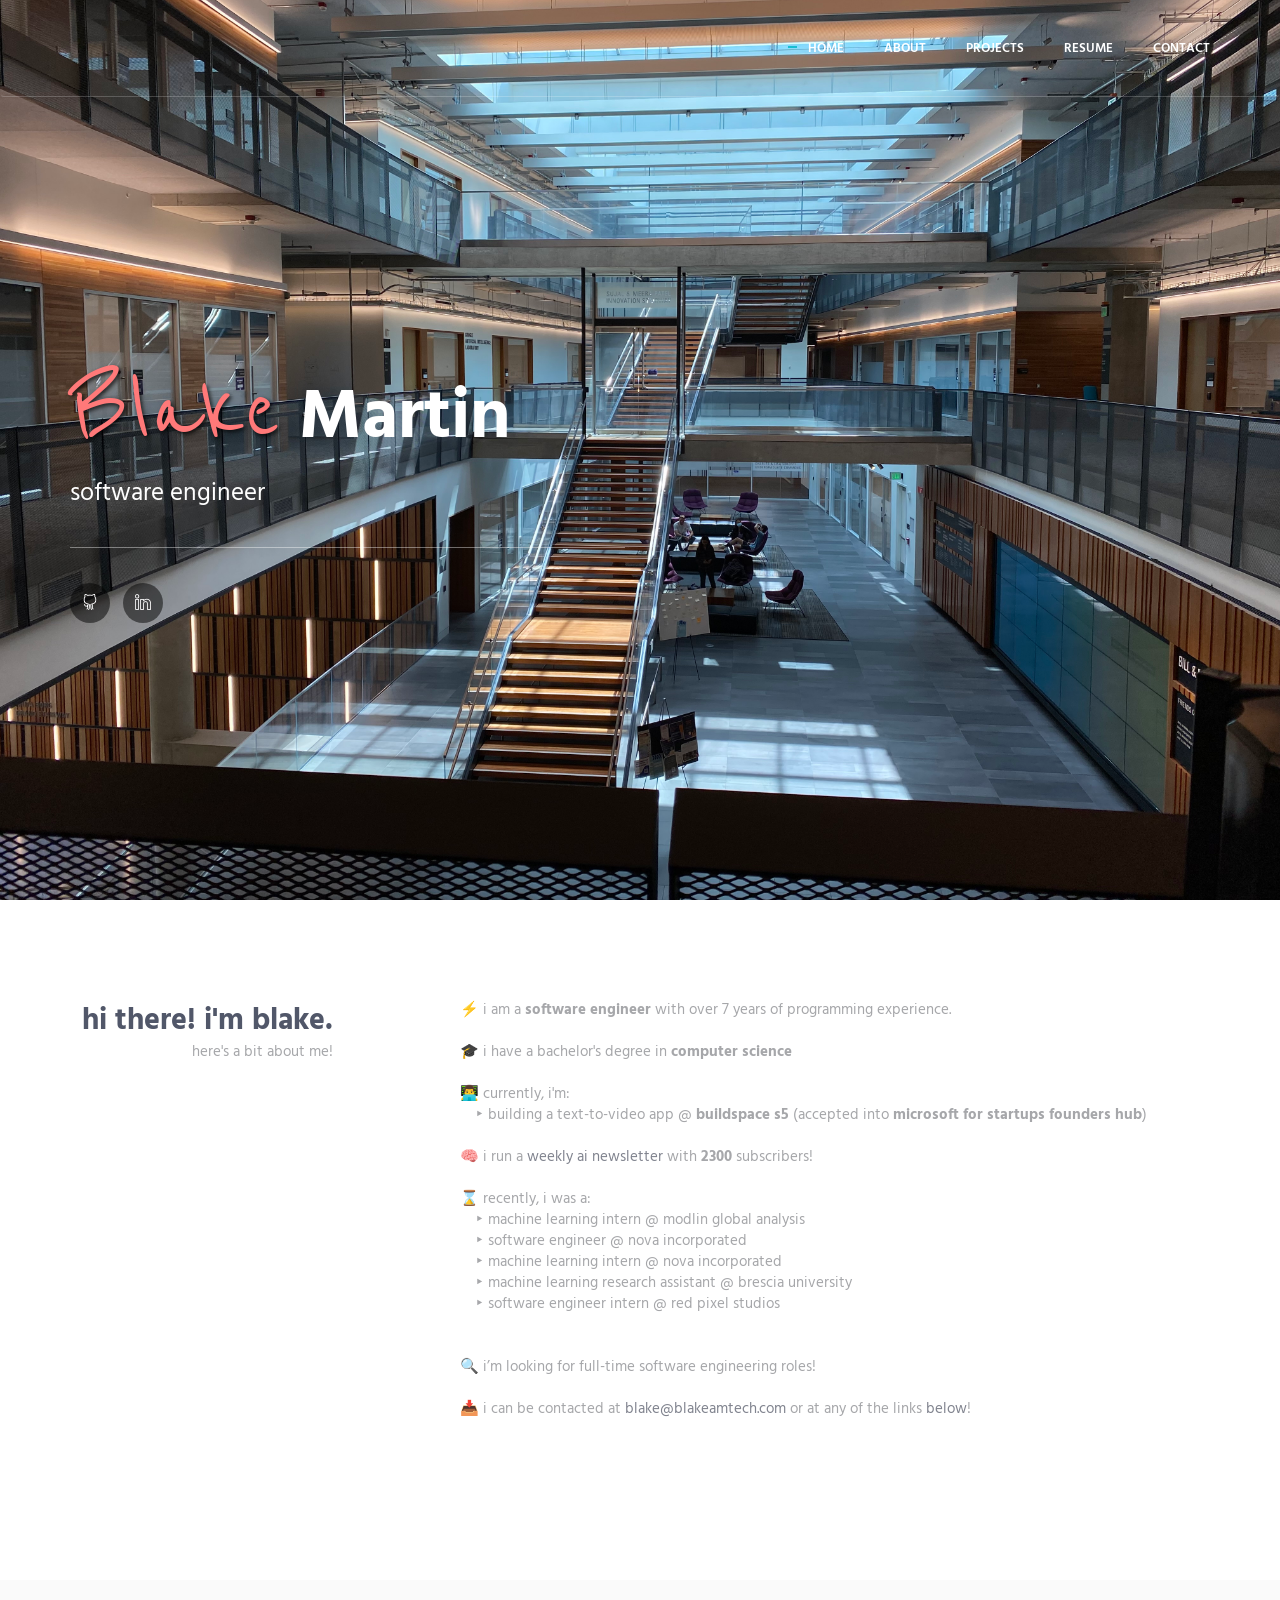
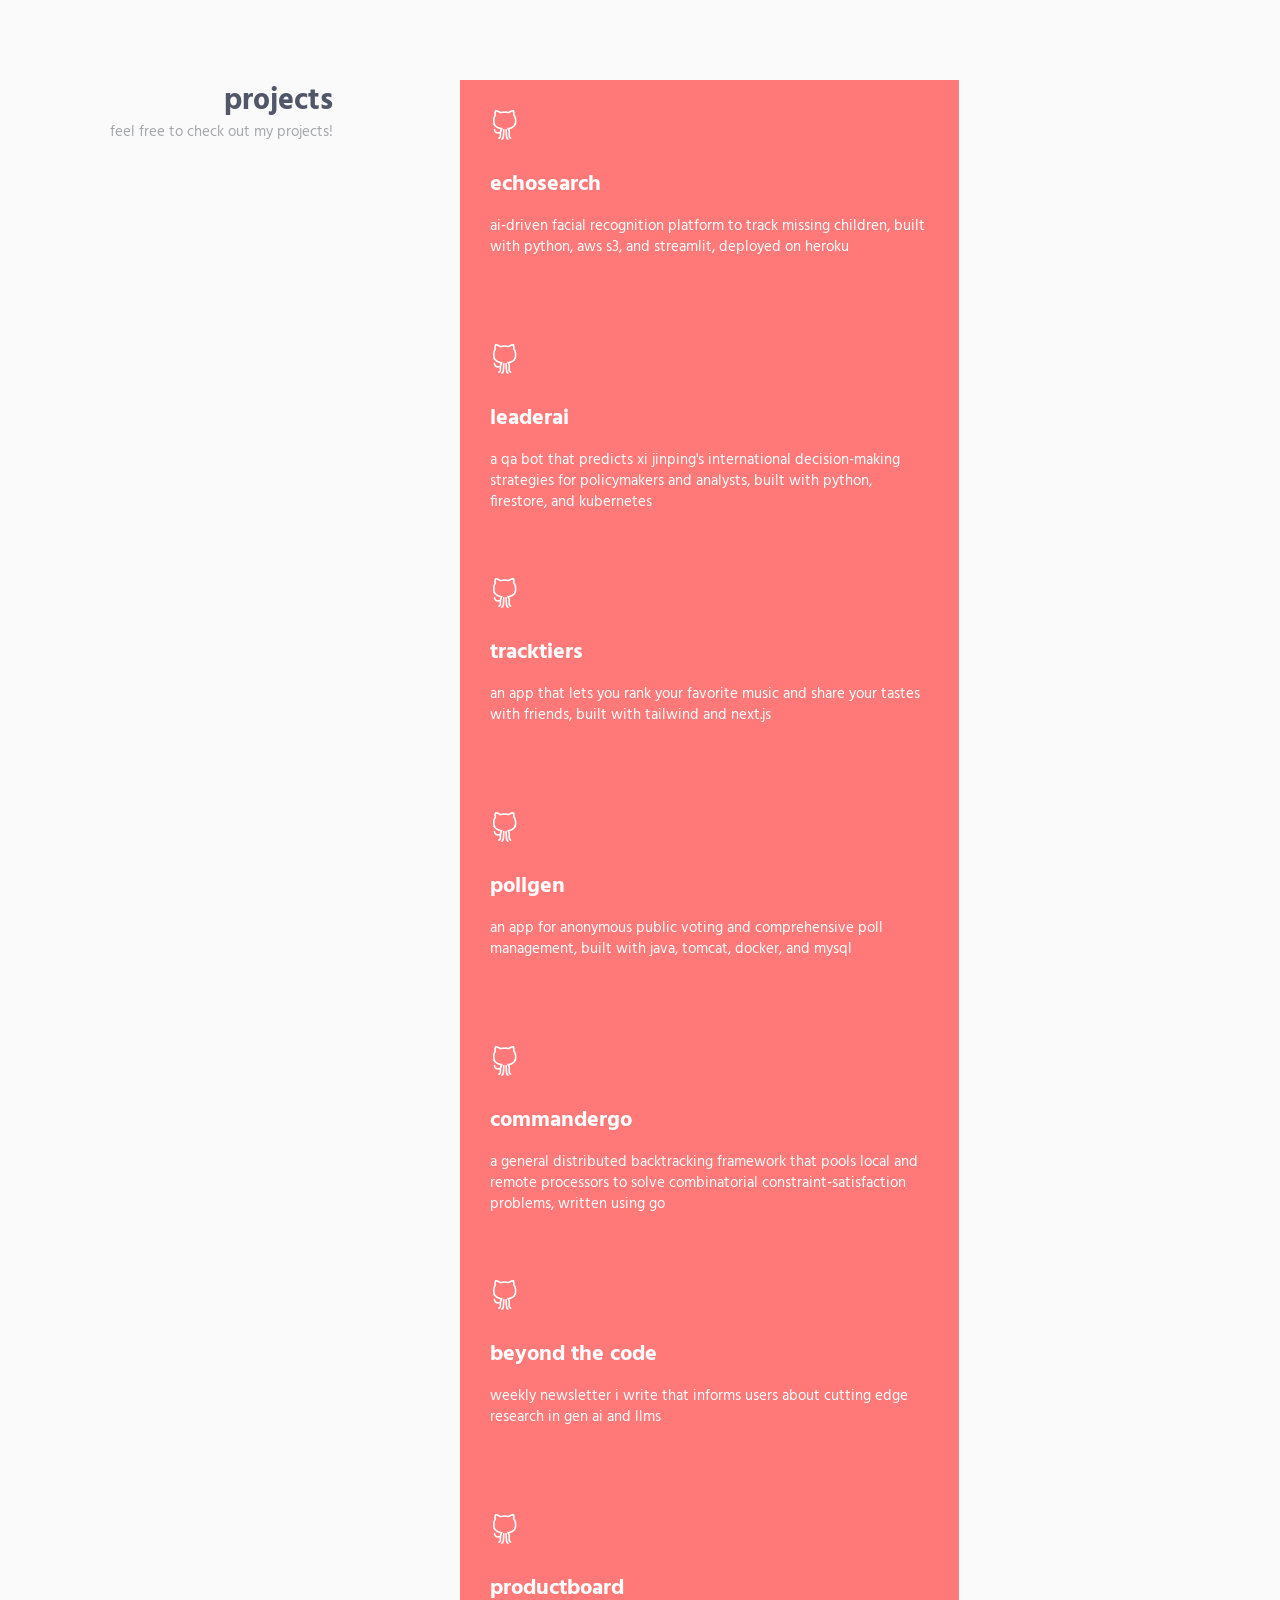
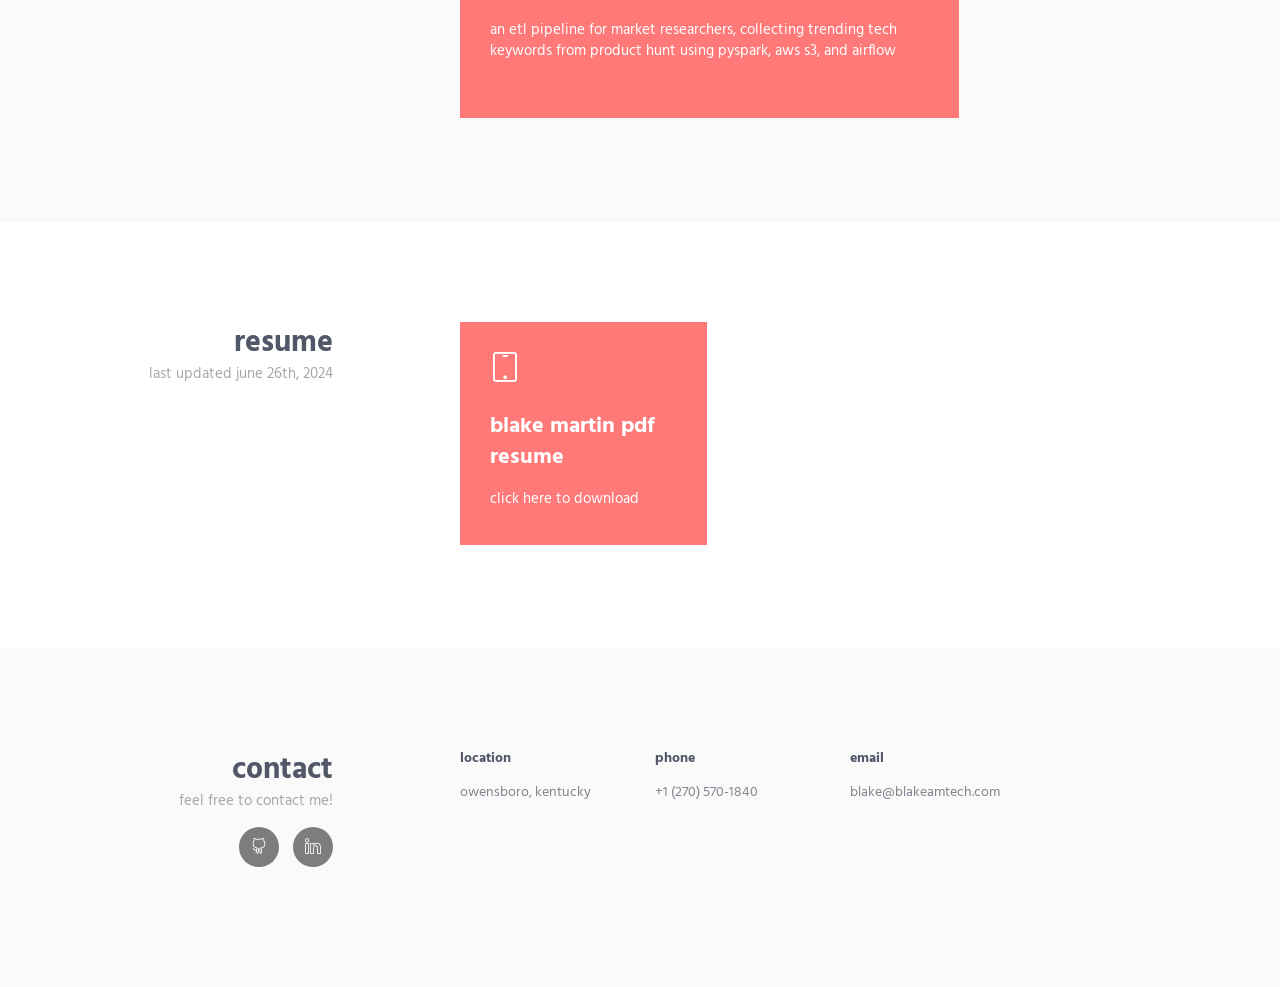
==== index.html @ 62e79935 "Fixed a typo" ====
<!DOCTYPE html>
<html lang="en" class="no-js">
<!-- BEGIN HEAD -->
<head>
    <meta charset="utf-8">
    <title>Blake Martin's Personal Website</title>
    <link rel="icon" type="image/x-icon" href="C:\ryankbr.github.io\ryankbr.github.io\bright w smile.jpg">
    <meta http-equiv="X-UA-Compatible" content="IE=edge">
    <meta content="width=device-width, initial-scale=1" name="viewport">
    <meta content="" name="description">
    <meta content="" name="author">

    <!-- GLOBAL MANDATORY STYLES -->
    <link href="https://fonts.googleapis.com/css?family=Hind:300,400,500,600,700|Reenie+Beanie" rel="stylesheet" type="text/css">
    <link href="vendor/simple-line-icons/css/simple-line-icons.css" rel="stylesheet" type="text/css">
    <link href="vendor/bootstrap/css/bootstrap.min.css" rel="stylesheet" type="text/css">

    <!-- PAGE LEVEL PLUGIN STYLES -->
    <link href="css/animate.css" rel="stylesheet">

    <!-- THEME STYLES -->
    <link href="css/layout.min.css" rel="stylesheet" type="text/css">

    <!-- Custom Styles -->
    <style>
        body {
            text-transform: lowercase;
        }
        .promo-block-title {
            text-transform: none;
        }
        .promo-block-title .font-reenie-beanie {
            font-family: 'Reenie Beanie', cursive;
            font-size: 1.5em;
            color: #FF7979;
            text-shadow: 2px 2px 4px rgba(0, 0, 0, 0.777);
        }
        .bg-color-base {
            background-color: #FF7979 !important; /* Changing teal boxes to #FF7979 */
        }
        .promo-block {
            background: url('./img/background_microsoft.jpg') no-repeat center center fixed;
            background-size: cover;
            height: 100vh; /* Adjust height as needed */
            display: flex;
            align-items: center;
            justify-content: center;
        }
    </style>

    <!-- Favicon -->
    <link rel="shortcut icon" href="favicon2.png">
</head>
<!-- END HEAD -->

<!-- BODY -->
<body id="body" data-spy="scroll" data-target=".header">
    <!--========== HEADER ==========-->
    <header class="header navbar-fixed-top">
        <!-- Navbar -->
        <nav class="navbar" role="navigation">
            <div class="container">
                <!-- Brand and toggle get grouped for better mobile display -->
                <div class="menu-container js_nav-item">
                    <button type="button" class="navbar-toggle" data-toggle="collapse" data-target=".nav-collapse">
                        <span class="sr-only">Toggle navigation</span>
                        <span class="toggle-icon"></span>
                    </button>
                </div>

                <!-- Collect the nav links, forms, and other content for toggling -->
                <div class="collapse navbar-collapse nav-collapse">
                    <div class="menu-container">
                        <ul class="nav navbar-nav navbar-nav-right">
                            <li class="js_nav-item nav-item active"><a class="nav-item-child nav-item-hover" href="#body">home</a></li>
                            <li class="js_nav-item nav-item"><a class="nav-item-child nav-item-hover" href="#about">about</a></li>
                            <li class="js_nav-item nav-item"><a class="nav-item-child nav-item-hover" href="#projects">projects</a></li>
                            <li class="js_nav-item nav-item"><a class="nav-item-child nav-item-hover" href="#experience">resume</a></li>
                            <li class="js_nav-item nav-item"><a class="nav-item-child nav-item-hover" href="#contact">contact</a></li>
                        </ul>
                    </div>
                </div>
                <!-- End Navbar Collapse -->
            </div>
        </nav>
        <!-- Navbar -->
    </header>
    <!--========== END HEADER ==========-->

    <!--========== SLIDER ==========-->
    <div class="promo-block">
        <div class="container">
            <div class="row">
                <div class="col-sm-6">
                    <div class="promo-block-divider">
                        <h1 class="promo-block-title"><span class="font-reenie-beanie">Blake</span> Martin</h1>
                        <p class="promo-block-text">Software Engineer</p>
                    </div>
                    <ul class="list-inline">
                        <li><a href="https://github.com/blakeamtech" target="_blank" class="social-icons"><i class="icon-social-github"></i></a></li>
                        <li><a href="https://www.linkedin.com/in/blakeamtech" target="_blank" class="social-icons"><i class="icon-social-linkedin"></i></a></li>
                    </ul>
                </div>
            </div>
            <!--// end row -->
        </div>
    </div>
    <!--========== SLIDER ==========-->

    <!--========== PAGE LAYOUT ==========-->
    <!-- About -->
    <div id="about">
        <div class="container content-lg">
            <div class="row">
                <div class="col-sm-3 sm-margin-b-30">
                    <div class="text-right sm-text-left">
                        <h2 class="margin-b-0">Hi there! I'm Blake.</h2>
                        <p>Here's a bit about me!</p>
                    </div>
                </div>
                <div class="col-sm-8 col-sm-offset-1">
                    <div class="margin-b-60">
                        <p>
                            ⚡ I am a <b>software engineer</b> with over 7 years of programming experience.
                            <br><br>
                            🎓 I have a Bachelor's degree in <b>Computer Science</b>
                            <br><br>
                            👨‍💻 Currently, I'm:
                            <br>
                            &emsp;‣ Building a text-to-video app @ <b>buildspace s5</b> (accepted into <b>Microsoft for Startups Founders Hub</b>)<br>
                            <br>
                            🧠 I run a <a href="https://www.linkedin.com/newsletters/7116277513441443842/" target="_blank">weekly AI newsletter</a> with <b>2300</b> subscribers!
                            <br><br>
                            ⌛ Recently, I was a:
                            <br>
                            &emsp;‣ Machine Learning Intern @ Modlin Global Analysis<br>
                            &emsp;‣ Software Engineer @ Nova Incorporated<br>
                            &emsp;‣ Machine Learning Intern @ Nova Incorporated<br>
                            &emsp;‣ Machine Learning Research Assistant @ Brescia University<br>
                            &emsp;‣ Software Engineer Intern @ Red Pixel Studios<br>
                            <br><br>
                            🔍 I’m looking for full-time software engineering roles!
                            <br><br>
                            📥 I can be contacted at <a href="mailto:blake@blakeamtech.co" target="_blank">blake@blakeamtech.com</a> or at any of the links <a class="nav-item-child nav-item-hover" href="#contact">below</a>!
                        </p>
                    </div>
                </div>
            </div>
            <!--// end row -->
        </div>
    </div>
    <!-- End About -->

    <!-- Projects -->
    <div id="projects">
        <div class="bg-color-sky-light" data-auto-height="true">
            <div class="container content-lg">
                <div class="row">
                    <div class="col-sm-3 sm-margin-b-30">
                        <div class="text-right sm-text-left">
                            <h2 class="margin-b-0">Projects</h2>
                            <p>Feel free to check out my projects!</p>
                        </div>
                    </div>
                    <div class="col-sm-8 col-sm-offset-1">
                        <div class="row row-space-2 margin-b-4">
                            <div class="col-md-8 md-margin-b-4">
                                <div class="service bg-color-base wow zoomIn animated" data-height="height" data-wow-duration=".3" data-wow-delay=".1s" style="height: 234px; visibility: visible; animation-delay: 0.1s; animation-name: zoomIn;">
                                    <div class="service-element">
                                        <i class="service-icon color-white icon-social-github"></i>
                                    </div>
                                    <div class="service-info">
                                        <h3 class="color-white">EchoSearch</h3>
                                        <p class="color-white margin-b-5">AI-driven facial recognition platform to track missing children, built with Python, AWS S3, and Streamlit, deployed on Heroku</p>
                                    </div>
                                    <a href="https://github.com/blakeamtech/FaceRecognition" target="_blank" class="content-wrapper-link"></a>
                                </div>
                            </div>
                            <div class="col-md-8 md-margin-b-4">
                                <div class="service bg-color-base wow zoomIn animated" data-height="height" data-wow-duration=".3" data-wow-delay=".1s" style="height: 234px; visibility: visible; animation-delay: 0.1s; animation-name: zoomIn;">
                                    <div class="service-element">
                                        <i class="service-icon color-white icon-social-github"></i>
                                    </div>
                                    <div class="service-info">
                                        <h3 class="color-white">LeaderAI</h3>
                                        <p class="color-white margin-b-5">A QA bot that predicts Xi Jinping's international decision-making strategies for policymakers and analysts, built with Python, Firestore, and Kubernetes</p>
                                    </div>
                                    <a href="https://github.com/blakeamtech/LeaderAI" target="_blank" class="content-wrapper-link"></a>
                                </div>
                            </div>
                            <div class="col-md-8 md-margin-b-4">
                                <div class="service bg-color-base wow zoomIn animated" data-height="height" data-wow-duration=".3" data-wow-delay=".1s" style="height: 234px; visibility: visible; animation-delay: 0.1s; animation-name: zoomIn;">
                                    <div class="service-element">
                                        <i class="service-icon color-white icon-social-github"></i>
                                    </div>
                                    <div class="service-info">
                                        <h3 class="color-white">TrackTiers</h3>
                                        <p class="color-white margin-b-5">An app that lets you rank your favorite music and share your tastes with friends, built with Tailwind and Next.js</p>
                                    </div>
                                    <a href="https://tracktiers.com/" target="_blank" class="content-wrapper-link"></a>
                                </div>
                            </div>
                            <div class="col-md-8 md-margin-b-4">
                                <div class="service bg-color-base wow zoomIn animated" data-height="height" data-wow-duration=".3" data-wow-delay=".1s" style="height: 234px; visibility: visible; animation-delay: 0.1s; animation-name: zoomIn;">
                                    <div class="service-element">
                                        <i class="service-icon color-white icon-social-github"></i>
                                    </div>
                                    <div class="service-info">
                                        <h3 class="color-white">PollGen</h3>
                                        <p class="color-white margin-b-5">An app for anonymous public voting and comprehensive poll management, built with Java, Tomcat, Docker, and MySQL</p>
                                    </div>
                                    <a href="https://github.com/blakeamtech/PollGen" target="_blank" class="content-wrapper-link"></a>
                                </div>
                            </div>
                            <div class="col-md-8 md-margin-b-4">
                                <div class="service bg-color-base wow zoomIn animated" data-height="height" data-wow-duration=".3" data-wow-delay=".1s" style="height: 234px; visibility: visible; animation-delay: 0.1s; animation-name: zoomIn;">
                                    <div class="service-element">
                                        <i class="service-icon color-white icon-social-github"></i>
                                    </div>
                                    <div class="service-info">
                                        <h3 class="color-white">CommanderGo</h3>
                                        <p class="color-white margin-b-5">A general distributed backtracking framework that pools local and remote processors to solve combinatorial constraint-satisfaction problems, written using Go</p>
                                    </div>
                                    <a href="https://github.com/blakeamtech/Distributed-Backtracking" target="_blank" class="content-wrapper-link"></a>
                                </div>
                            </div>
                            <div class="col-md-8 md-margin-b-4">
                                <div class="service bg-color-base wow zoomIn animated" data-height="height" data-wow-duration=".3" data-wow-delay=".1s" style="height: 234px; visibility: visible; animation-delay: 0.1s; animation-name: zoomIn;">
                                    <div class="service-element">
                                        <i class="service-icon color-white icon-social-github"></i>
                                    </div>
                                    <div class="service-info">
                                        <h3 class="color-white">Beyond the Code</h3>
                                        <p class="color-white margin-b-5">Weekly newsletter I write that informs users about cutting edge research in gen ai and llms</p>
                                    </div>
                                    <a href="https://www.linkedin.com/newsletters/7116277513441443842/" target="_blank" class="content-wrapper-link"></a>
                                </div>
                            </div>
                            <div class="col-md-8 md-margin-b-4">
                                <div class="service bg-color-base wow zoomIn animated" data-height="height" data-wow-duration=".3" data-wow-delay=".1s" style="height: 234px; visibility: visible; animation-delay: 0.1s; animation-name: zoomIn;">
                                    <div class="service-element">
                                        <i class="service-icon color-white icon-social-github"></i>
                                    </div>
                                    <div class="service-info">
                                        <h3 class="color-white">ProductBoard</h3>
                                        <p class="color-white margin-b-5">An ETL pipeline for market researchers, collecting trending tech keywords from Product Hunt using PySpark, AWS S3, and AirFlow</p>
                                    </div>
                                    <a href="https://github.com/blakeamtech/ProductBoardBackend" target="_blank" class="content-wrapper-link"></a>
                                </div>
                            </div>
                        </div>
                        <!--// end row -->
                    </div>
                </div>
            </div>
        </div>
    </div>
    <!-- End Projects -->

    <!-- Resume -->
    <div id="experience">
        <div class="container content-lg">
            <div class="row">
                <div class="col-sm-3 sm-margin-b-30">
                    <div class="text-right sm-text-left">
                        <h2 class="margin-b-0">Resume</h2>
                        <p>Last updated June 26th, 2024 </p>
                    </div>
                </div>
                <div class="col-sm-8 col-sm-offset-1">
                    <div class="row row-space-2 margin-b-4">
                        <div class="col-md-4 md-margin-b-4">
                            <div class="service bg-color-base wow zoomIn" data-height="height" data-wow-duration=".3" data-wow-delay=".1s" style="visibility: hidden; animation-delay: 0.1s; animation-name: none;">
                                <div class="service-element">
                                    <i class="service-icon color-white icon-screen-tablet"></i>
                                </div>
                                <div class="service-info">
                                    <h3 class="color-white">Blake Martin PDF Resume</h3>
                                    <p class="color-white margin-b-5">Click Here to Download</p>
                                </div>
                                <a href="./Blake_Martin_Resume.pdf" target="_blank" class="content-wrapper-link"></a>
                            </div>
                        </div>
                        <div class="col-md-4">
                            <!-- Placeholder for any additional content -->
                        </div>
                    </div>
                    <!--// end row -->
                </div>
            </div>
            <!--// end row -->
        </div>
    </div>
    <!-- End Resume -->

    <!-- Contact -->
    <div id="contact">
        <div class="bg-color-sky-light">
            <div class="container content-lg">
                <div class="row">
                    <div class="col-sm-3 sm-margin-b-30">
                        <div class="text-right sm-text-left">
                            <h2 class="margin-b-0">Contact</h2>
                            <p>Feel free to contact me!</p>
                            <a href="https://github.com/blakeamtech" target="_blank" class="social-icons"><i class="icon-social-github"></i></a> <a>  </a> <a href="https://www.linkedin.com/in/blakeamtech" target="_blank" class="social-icons"><i class="icon-social-linkedin"></i></a>
                            <br><br>
                        </div>
                    </div>
                    <div class="col-sm-8 col-sm-offset-1">
                        <div class="row">
                            <div class="col-md-3 col-xs-6 md-margin-b-30">
                                <h5>Location</h5>
                                <a target="_blank" rel="noopener noreferrer" href="https://www.google.com/maps/@32.786701,-96.805253,3a,75y,293.5h,86.46t/data=!3m4!1e1!3m2!1sGW4Lhpi7juYkvPdAvL3PbA!2e0?hl=en">
                                    Owensboro, Kentucky
                                    <br>
                                </a>
                            </div>
                            <div class="col-md-3 col-xs-6 md-margin-b-30">
                                <h5>phone</h5>
                                <a href="tel:+12705701840">+1 (270) 570-1840</a>
                            </div>
                            <div class="col-md-3 col-xs-6">
                                <h5>email</h5>
                                <a href="mailto:blake@blakeamtech.com">blake@blakeamtech.com
                                    <br>
                                </a>
                            </div>
                        </div>
                    </div>
                </div>
                <!--// end row -->
            </div>
        </div>
    </div>
    <!-- End Contact -->

    <!-- Back To Top -->
    <a href="javascript:void(0);" class="js-back-to-top back-to-top">top</a>

    <!-- JAVASCRIPTS (Load javascripts at bottom, this will reduce page load time) -->
    <!-- CORE PLUGINS -->
    <script src="vendor/jquery.min.js" type="text/javascript"></script>
    <script src="vendor/jquery-migrate.min.js" type="text/javascript"></script>
    <script src="vendor/bootstrap/js/bootstrap.min.js" type="text/javascript"></script>

    <!-- PAGE LEVEL PLUGINS -->
    <script src="vendor/jquery.easing.js" type="text/javascript"></script>
    <script src="vendor/jquery.back-to-top.js" type="text/javascript"></script>
    <script src="vendor/jquery.smooth-scroll.js" type="text/javascript"></script>
    <script src="vendor/jquery.wow.min.js" type="text/javascript"></script>
    <script src="vendor/jquery.parallax.min.js" type="text/javascript"></script>
    <script src="vendor/jquery.appear.js" type="text/javascript"></script>
    <script src="vendor/masonry/jquery.masonry.pkgd.min.js" type="text/javascript"></script>
    <script src="vendor/masonry/imagesloaded.pkgd.min.js" type="text/javascript"></script>

    <!-- PAGE LEVEL SCRIPTS -->
    <script src="js/layout.min.js" type="text/javascript"></script>
    <script src="js/components/progress-bar.min.js" type="text/javascript"></script>
    <script src="js/components/masonry.min.js" type="text/javascript"></script>
    <script src="js/components/wow.min.js" type="text/javascript"></script>
</body>
<!-- END BODY -->
</html>
---- css/layout.min.css ----
.link,body{position:relative;font-family:Hind,sans-serif}.btn-theme,p{line-height:1.4}.btn-theme.active.focus,.btn-theme.active:focus,.btn-theme.focus,.btn-theme:active.focus,.btn-theme:active:focus,.btn-theme:focus,:active,:focus,a,a:active,a:focus,a:hover{outline:0}.btn-theme:hover,.progress-box .progress-bar{transition-property:all;transition-timing-function:cubic-bezier(.7,1,.7,1)}.header .nav-item-child,.link,a,body,em,h1,h2,h3,h4,h5,h6,li,li a,p,span{font-family:Hind,sans-serif}.header .nav-item-hover:after,.link:after,.work .work-overlay:before{content:" "}.back-to-top,.header .nav-item-child,.link{text-transform:uppercase}.back-to-top:focus,.back-to-top:hover,.btn-theme.focus,.btn-theme:focus,.btn-theme:hover,.content-wrapper-link,.header .logo-wrap:focus,.header .logo-wrap:hover,a:active,a:focus,a:hover,h1>a:focus,h2>a:focus,h3>a:focus,h4>a:focus,h5>a:focus,h6>a:focus{text-decoration:none}.container-full-width:after,.container-sm:after{clear:both}html{overflow-x:hidden}body,html,html a{-webkit-font-smoothing:antialiased}p{font-size:15px;font-weight:400;color:#a6a7aa;margin-bottom:15px}em,li,li a{font-size:16px;font-weight:500;color:#515769}a{color:#81848f}a:active,a:focus,a:hover{color:#999caa}.link{font-size:13px;font-weight:600}.back-to-top,.form-control,span{font-weight:400}.link:after{position:absolute;top:8px;right:-15px;width:9px;height:2px;background:#17bed2}span{font-size:14px;color:#bfc1c7}h1,h2,h3,h4,h5,h6{font-weight:700;color:#515769;line-height:1.4;margin:0 0 15px}h1>a,h2>a,h3>a,h4>a,h5>a,h6>a{color:#515769}h1>a:hover,h2>a:hover,h3>a:hover,h4>a:hover,h5>a:hover,h6>a:hover{color:#999caa;text-decoration:none}h1{font-size:40px}h2{font-size:30px}h3,h4{font-size:22px}::selection{color:#fff;background:#17bed2;text-shadow:none}::-webkit-selection{color:#fff;background:#17bed2;text-shadow:none}::-moz-selection{color:#fff;background:#17bed2;text-shadow:none}.section-seperator{border-bottom:1px solid #edf0f2}.content-wrapper-link{position:absolute;top:0;left:0;right:0;bottom:0;display:block;z-index:3}.btn-icon,.btn-theme,.work{position:relative}.btn-theme,.social-icons{display:inline-block;vertical-align:middle;text-align:center;background-color:rgba(0,0,0,.5);}.btn-theme{background-image:none;border-style:solid;white-space:nowrap;-ms-touch-action:manipulation;touch-action:manipulation;cursor:pointer;-webkit-user-select:none;-moz-user-select:none;-ms-user-select:none;user-select:none}.btn-theme:hover{transition-duration:.3s}.btn-theme.active,.btn-theme:active{background-image:none;outline:0}.btn-theme.disabled,.btn-theme[disabled],fieldset[disabled] .btn-theme{cursor:not-allowed;box-shadow:none;opacity:.65;pointer-events:none}.btn-icon{top:1px;margin-right:10px}.btn-white-bg{color:#515769;background:#fff;border-color:transparent;border-width:0}.btn-white-bg.focus,.btn-white-bg:focus,.btn-white-bg:hover{color:#fff;background:#17bed2;border-color:transparent}.btn-white-brd{color:#fff;background:0 0;border-color:#fff;border-width:2px}.btn-white-brd.focus,.btn-white-brd:focus,.btn-white-brd:hover{color:#515769;background:#fff;border-color:#fff}.btn-default-bg{color:#515769;background:#f3f4f5;border-color:transparent;border-width:0}.btn-default-bg.focus,.btn-default-bg:focus,.btn-default-bg:hover{color:#fff;background:#17bed2;border-color:transparent}.btn-theme-sm{font-size:13px;font-weight:600;padding:15px 40px}.btn-theme-md{font-size:15px;font-weight:600;padding:20px 30px}.progress-box .progress{box-shadow:none;height:3px}.progress-box .progress-bar{transition-duration:2s}.social-icons{width:40px;height:40px;font-size:16px;color:#fff;border-radius:50%;padding:11px;transition-duration:.3s;transition-property:all;transition-timing-function:cubic-bezier(.7,1,.7,1)}.work .work-overlay:before,.work .work-popup-overlay{top:0;width:100%;height:100%;transition-property:all;transition-timing-function:cubic-bezier(.7,1,.7,1);transition-duration:.3s;left:0}.social-icons:hover{color:#515769;background:#fff;transition-duration:.3s;transition-property:all;transition-timing-function:cubic-bezier(.7,1,.7,1)}.promo-block{padding:220px 0 130px}.promo-block .promo-block-title{font-size:70px;color:#fff;line-height:1}@media (max-width:480px){.promo-block .promo-block-title{font-size:50px}}.promo-block .promo-block-text{font-size:25px;color:#fff}.promo-block .promo-block-divider{border-bottom:1px solid rgba(255,255,255,.4);padding-bottom:20px;margin-bottom:35px}.service{background:#fff;padding:30px}.service .service-element,.service .service-info{-webkit-transform:translate3d(0,0,0);-moz-transform:translate3d(0,0,0);transform:translate3d(0,0,0);transition-duration:.3s;transition-property:all;transition-timing-function:cubic-bezier(.7,1,.7,1)}.service .service-icon{display:block;font-size:30px;color:#999caa;margin-bottom:30px}.service:hover .service-element{opacity:0;-webkit-transform:translate3d(0,-100%,0);-moz-transform:translate3d(0,-100%,0);transform:translate3d(0,-100%,0);transition-duration:.3s;transition-property:all;transition-timing-function:cubic-bezier(.7,1,.7,1)}.service:hover .service-info{-webkit-transform:translate3d(0,-30%,0);-moz-transform:translate3d(0,-30%,0);transform:translate3d(0,-30%,0);transition-duration:.3s;transition-property:all;transition-timing-function:cubic-bezier(.7,1,.7,1)}.work{display:block}.work .work-overlay{position:relative;cursor:pointer}.work .work-overlay:before{position:absolute;background:0 0}.work:hover .work-overlay:before{background:rgba(0,0,0,.5);transition-duration:.3s;transition-property:all;transition-timing-function:cubic-bezier(.7,1,.7,1)}.work .work-popup-overlay{position:fixed;right:0;z-index:99999;opacity:0;visibility:hidden;-webkit-backface-visibility:hidden;backface-visibility:hidden;overflow-x:hidden;background:rgba(81,87,105,.4)}.work .work-popup-overlay-show{opacity:1;visibility:visible;-webkit-backface-visibility:visible;backface-visibility:visible;transition-duration:.3s;transition-property:all;transition-timing-function:cubic-bezier(.7,1,.7,1)}.work .work-popup-content{position:absolute;top:50%;left:0;right:0;width:730px;height:auto;display:block;background:#fff;padding:30px;margin:0 auto;-webkit-transform:translate3d(0,-50%,0);-moz-transform:translate3d(0,-50%,0);transform:translate3d(0,-50%,0)}.header .logo-img,.header .logo-img-main,.header .logo-wrap{display:inline-block}.work .work-popup-content-divider{border-right:1px solid #cdcecf}@media (max-width:768px){.work .work-popup-content{width:95%}.work .work-popup-content-divider{border-right:none;border-bottom:1px solid #cdcecf}}.work .work-popup-close{float:right;font-size:13px;font-weight:700;color:#c5c6cb;transition-duration:.3s;transition-property:all;transition-timing-function:cubic-bezier(.7,1,.7,1)}.work .work-popup-close:hover{color:#aaacb3;transition-duration:.3s;transition-property:all;transition-timing-function:cubic-bezier(.7,1,.7,1)}.work .work-popup-tag{margin:0}.work .work-popup-tag-item{padding:0 2px}.work .work-popup-tag-link{font-size:13px}.footer .footer-logo{width:64px;height:auto}.navbar-fixed-top .navbar-collapse{max-height:100%}.header .navbar{margin-bottom:0;border-bottom:1px solid rgba(255,255,255,.2);transition-duration:.3s;transition-property:all;transition-timing-function:cubic-bezier(.7,1,.7,1)}.header .navbar-toggle{width:25px;height:25px;border:none;padding:0;margin:35px 0}.header .navbar-toggle .toggle-icon{position:relative;width:21px;height:1px;display:inline-block;background:#515769;transition-duration:.3s;transition-property:all;transition-timing-function:cubic-bezier(.7,1,.7,1)}.header .navbar-toggle .toggle-icon:after,.header .navbar-toggle .toggle-icon:before{position:absolute;left:0;background:#515769;content:" "}.header .navbar-toggle .toggle-icon:before{width:10px;height:1px;bottom:10px;-webkit-transform:rotate(0);-moz-transform:rotate(0);transform:rotate(0);transition-duration:.3s;transition-property:all;transition-timing-function:cubic-bezier(.7,1,.7,1)}.header .navbar-toggle .toggle-icon:after{width:16px;height:1px;top:-5px;-webkit-transform:rotate(0);-moz-transform:rotate(0);transform:rotate(0);transition-duration:.3s;transition-property:all;transition-timing-function:cubic-bezier(.7,1,.7,1)}.header .navbar-toggle:hover .toggle-icon{background:#17bed2;transition-duration:.3s;transition-property:all;transition-timing-function:cubic-bezier(.7,1,.7,1)}.header .navbar-toggle:hover .toggle-icon:after,.header .navbar-toggle:hover .toggle-icon:before{width:21px;height:1px;background:#17bed2;transition-duration:.3s;transition-property:all;transition-timing-function:cubic-bezier(.7,1,.7,1)}.header .logo-img-active,.header .logo-img-main,.header .nav-item.active .nav-item-hover:after,.header .nav-item:hover .nav-item-hover:after{transition-duration:.4s;transition-property:all;transition-timing-function:cubic-bezier(.7,1,.7,1)}.header .navbar-toggle:hover .toggle-icon.is-clicked{background:rgba(81,87,105,0)}.header .logo{width:100px;height:100px;float:left;max-height:95px;line-height:65px}.header .logo-wrap{padding:15px 0}.header .logo-img{width:64px;height:auto;max-width:100%;max-height:100%;vertical-align:middle}.header .logo-img-active{display:none}.header .nav-item,.header .nav-item-child{display:block;position:relative}.header .navbar-nav{padding-left:0;margin-bottom:0;list-style:none}.header .nav-item:last-child .nav-item-child{padding-right:0}.header .nav-item.active .nav-item-hover:after,.header .nav-item:hover .nav-item-hover:after{opacity:1}.header .nav-item-child{font-size:13px;font-weight:600;color:#fff;line-height:55px;padding:20px;transition-duration:.3s;transition-property:all;transition-timing-function:cubic-bezier(.7,1,.7,1)}.header .nav-item-child:focus,.header .nav-item-child:hover{background:inherit}.header .nav-item-hover{position:relative}.header .nav-item-hover:after{position:absolute;top:45px;left:0;width:9px;height:2px;background:#17bed2;opacity:0;transition-duration:.4s;transition-property:all;transition-timing-function:cubic-bezier(.7,1,.7,1)}@media (max-width:991px){.header{background:#fff}.header .navbar-toggle{display:block}.header .navbar-collapse.collapse{display:none!important}.header .navbar-collapse.collapse.in{display:block!important}.header .nav-collapse{padding-left:0;padding-right:0}.header .navbar-nav{margin:0;float:none}.header .navbar-nav .nav-item{float:none}.header .menu-container:after,.header .menu-container:before{content:" ";display:table}.header .menu-container:after{clear:both}.header .logo .logo-img-main{display:none}.header .logo .logo-img-active{display:inline-block}.header .nav-item-child{color:#515769;line-height:1.4;padding:12px 12px 12px 15px}.header .nav-item-hover:after{position:absolute;top:19px}}@media (max-width:767px){.header .menu-container{padding-left:15px;padding-right:15px;margin-left:0;margin-right:0}.header .navbar>.container,.header .navbar>.container>.nav-collapse{padding-left:0;padding-right:0;margin-left:0;margin-right:0}.header .navbar>.container{width:auto}}@media (min-width:992px){.header .navbar-nav-right{float:right}.page-on-scroll .header .navbar{background:#fff;border-bottom-color:#f0f0f0;transition-duration:.3s;transition-property:all;transition-timing-function:cubic-bezier(.7,1,.7,1)}.page-on-scroll .header .logo-img-active,.page-on-scroll .header .logo-img-main{transition-duration:.4s;transition-property:all;transition-timing-function:cubic-bezier(.7,1,.7,1)}.page-on-scroll .header .logo-img-main{display:none}.page-on-scroll .header .logo-img-active{display:inline-block}.page-on-scroll .header .nav-item-child{color:#515769;transition-duration:.3s;transition-property:all;transition-timing-function:cubic-bezier(.7,1,.7,1)}}.back-to-top,.back-to-top:hover{color:#fff;transition-property:all;transition-timing-function:cubic-bezier(.7,1,.7,1)}.back-to-top{position:fixed;right:10px;bottom:10px;display:inline-block;z-index:9;width:40px;height:40px;font-size:11px;text-align:center;line-height:3;letter-spacing:1px;background:#515769;border-radius:3px;visibility:hidden;opacity:0;padding:5px;-webkit-transform:translate3d(0,50px,0);-moz-transform:translate3d(0,50px,0);transform:translate3d(0,50px,0);transition-duration:.3s}.container-full-width:after,.container-full-width:before,.container-sm:after,.container-sm:before{content:" ";display:table}.back-to-top:hover{transition-duration:.3s}.back-to-top.back-to-top-is-visible{visibility:visible;opacity:.6;-webkit-transform:translate3d(0,0,0);-moz-transform:translate3d(0,0,0);transform:translate3d(0,0,0);transition-duration:.3s;transition-property:all;transition-timing-function:cubic-bezier(.7,1,.7,1)}.back-to-top.back-to-top-is-visible:hover{opacity:1;transition-duration:.3s;transition-property:all;transition-timing-function:cubic-bezier(.7,1,.7,1)}.back-to-top.back-to-top-fade-out{opacity:.4}.back-to-top.back-to-top-fade-out:hover{opacity:1;transition-duration:.3s;transition-property:all;transition-timing-function:cubic-bezier(.7,1,.7,1)}.form-control{height:50px;font-size:14px;color:#a6a7aa;background:#fafafa;border:none;box-shadow:none;border-radius:0;padding-left:15px}.form-control::-moz-placeholder{color:#a6a7aa}.form-control:-ms-input-placeholder{color:#a6a7aa}.form-control::-webkit-input-placeholder{color:#a6a7aa}.form-control:focus{color:#515769;box-shadow:none}.form-control:focus::-moz-placeholder{color:#515769}.form-control:focus:-ms-input-placeholder{color:#515769}.form-control:focus::-webkit-input-placeholder{color:#515769}.color-base{color:#17bed2!important}.color-white{color:#fff!important}.color-heading{color:#515769!important}.color-subtitle{color:#a6a7aa!important}.color-link{color:#81848f!important}.color-link-hover{color:#999caa!important}.color-sky-light{color:#fafafa!important}.bg-color-base{background:#17bed2!important}.bg-color-white{background:#fff!important}.bg-color-heading{background:#515769!important}.bg-color-subtitle{background:#a6a7aa!important}.bg-color-link{background:#81848f!important}.bg-color-link-hover{background:#999caa!important}.bg-color-sky-light{background:#fafafa!important}.row-space-2{margin-right:-2px;margin-left:-2px}.container-full-width,.container-sm{margin-right:auto;margin-left:auto}.row-space-2>[class*=col-]{padding-left:2px;padding-right:2px}.container-sm{padding-right:15px;padding-left:15px}@media (min-width:768px){.container-sm{width:750px}}@media (min-width:1200px){.container-sm{width:970px}}.content{padding-top:40px;padding-bottom:40px}.content-sm{padding-top:60px;padding-bottom:60px}.content-md{padding-top:80px;padding-bottom:80px}.content-lg{padding-top:100px;padding-bottom:100px}.full-width{width:100%;height:auto}.fweight-300{font-weight:300!important}.fweight-400{font-weight:400!important}.fweight-500{font-weight:500!important}.fweight-600{font-weight:600!important}.fweight-700{font-weight:700!important}.margin-l-0{margin-left:0!important}.margin-l-5{margin-left:5px!important}.margin-l-10{margin-left:10px!important}.margin-l-20{margin-left:20px!important}.margin-r-0{margin-right:0!important}.margin-r-5{margin-right:5px!important}.margin-r-10{margin-right:10px!important}.margin-r-20{margin-right:20px!important}.margin-t-0{margin-top:0!important}.margin-t-5{margin-top:5px!important}.margin-t-10{margin-top:10px!important}.margin-t-20{margin-top:20px!important}.margin-t-30{margin-top:30px!important}.margin-t-40{margin-top:40px!important}.margin-t-50{margin-top:50px!important}.margin-t-60{margin-top:60px!important}.margin-b-0{margin-bottom:0!important}.margin-b-4{margin-bottom:4px!important}.margin-b-5{margin-bottom:5px!important}.margin-b-10{margin-bottom:10px!important}.margin-b-20{margin-bottom:20px!important}.margin-b-30{margin-bottom:30px!important}.margin-b-40{margin-bottom:40px!important}.margin-b-50{margin-bottom:50px!important}.margin-b-60{margin-bottom:60px!important}.margin-b-70{margin-bottom:70px!important}.margin-b-80{margin-bottom:80px!important}.margin-b-90{margin-bottom:90px!important}.margin-b-100{margin-bottom:100px!important}.height-100{height:100px!important}.height-200{height:200px!important}.height-300{height:300px!important}.height-400{height:400px!important}.height-500{height:500px!important}@media (max-width:992px){.md-margin-b-0{margin-bottom:0!important}.md-margin-b-4{margin-bottom:4px!important}.md-margin-b-5{margin-bottom:5px!important}.md-margin-b-10{margin-bottom:10px!important}.md-margin-b-20{margin-bottom:20px!important}.md-margin-b-30{margin-bottom:30px!important}.md-margin-b-40{margin-bottom:40px!important}.md-margin-b-50{margin-bottom:50px!important}.md-margin-b-60{margin-bottom:60px!important}.md-margin-b-70{margin-bottom:70px!important}.md-margin-b-80{margin-bottom:80px!important}.md-margin-b-90{margin-bottom:90px!important}.md-margin-b-100{margin-bottom:100px!important}.md-text-center{text-align:center}.md-text-left{text-align:left}.md-text-right{text-align:right}}@media (max-width:768px){.sm-margin-b-0{margin-bottom:0!important}.sm-margin-b-4{margin-bottom:4px!important}.sm-margin-b-5{margin-bottom:5px!important}.sm-margin-b-10{margin-bottom:10px!important}.sm-margin-b-20{margin-bottom:20px!important}.sm-margin-b-30{margin-bottom:30px!important}.sm-margin-b-40{margin-bottom:40px!important}.sm-margin-b-50{margin-bottom:50px!important}.sm-margin-b-60{margin-bottom:60px!important}.sm-margin-b-70{margin-bottom:70px!important}.sm-margin-b-80{margin-bottom:80px!important}.sm-margin-b-90{margin-bottom:90px!important}.sm-margin-b-100{margin-bottom:100px!important}.sm-text-center{text-align:center}.sm-text-left{text-align:left}.sm-text-right{text-align:right}}@media (max-width:480px){.xs-margin-b-0{margin-bottom:0!important}.xs-margin-b-4{margin-bottom:4px!important}.xs-margin-b-5{margin-bottom:5px!important}.xs-margin-b-10{margin-bottom:10px!important}.xs-margin-b-20{margin-bottom:20px!important}.xs-margin-b-30{margin-bottom:30px!important}.xs-margin-b-40{margin-bottom:40px!important}.xs-margin-b-50{margin-bottom:50px!important}.xs-margin-b-60{margin-bottom:60px!important}.xs-margin-b-70{margin-bottom:70px!important}.xs-margin-b-80{margin-bottom:80px!important}.xs-margin-b-90{margin-bottom:90px!important}.xs-margin-b-100{margin-bottom:100px!important}.xs-text-center{text-align:center}.xs-text-left{text-align:left}.xs-text-right{text-align:right}}
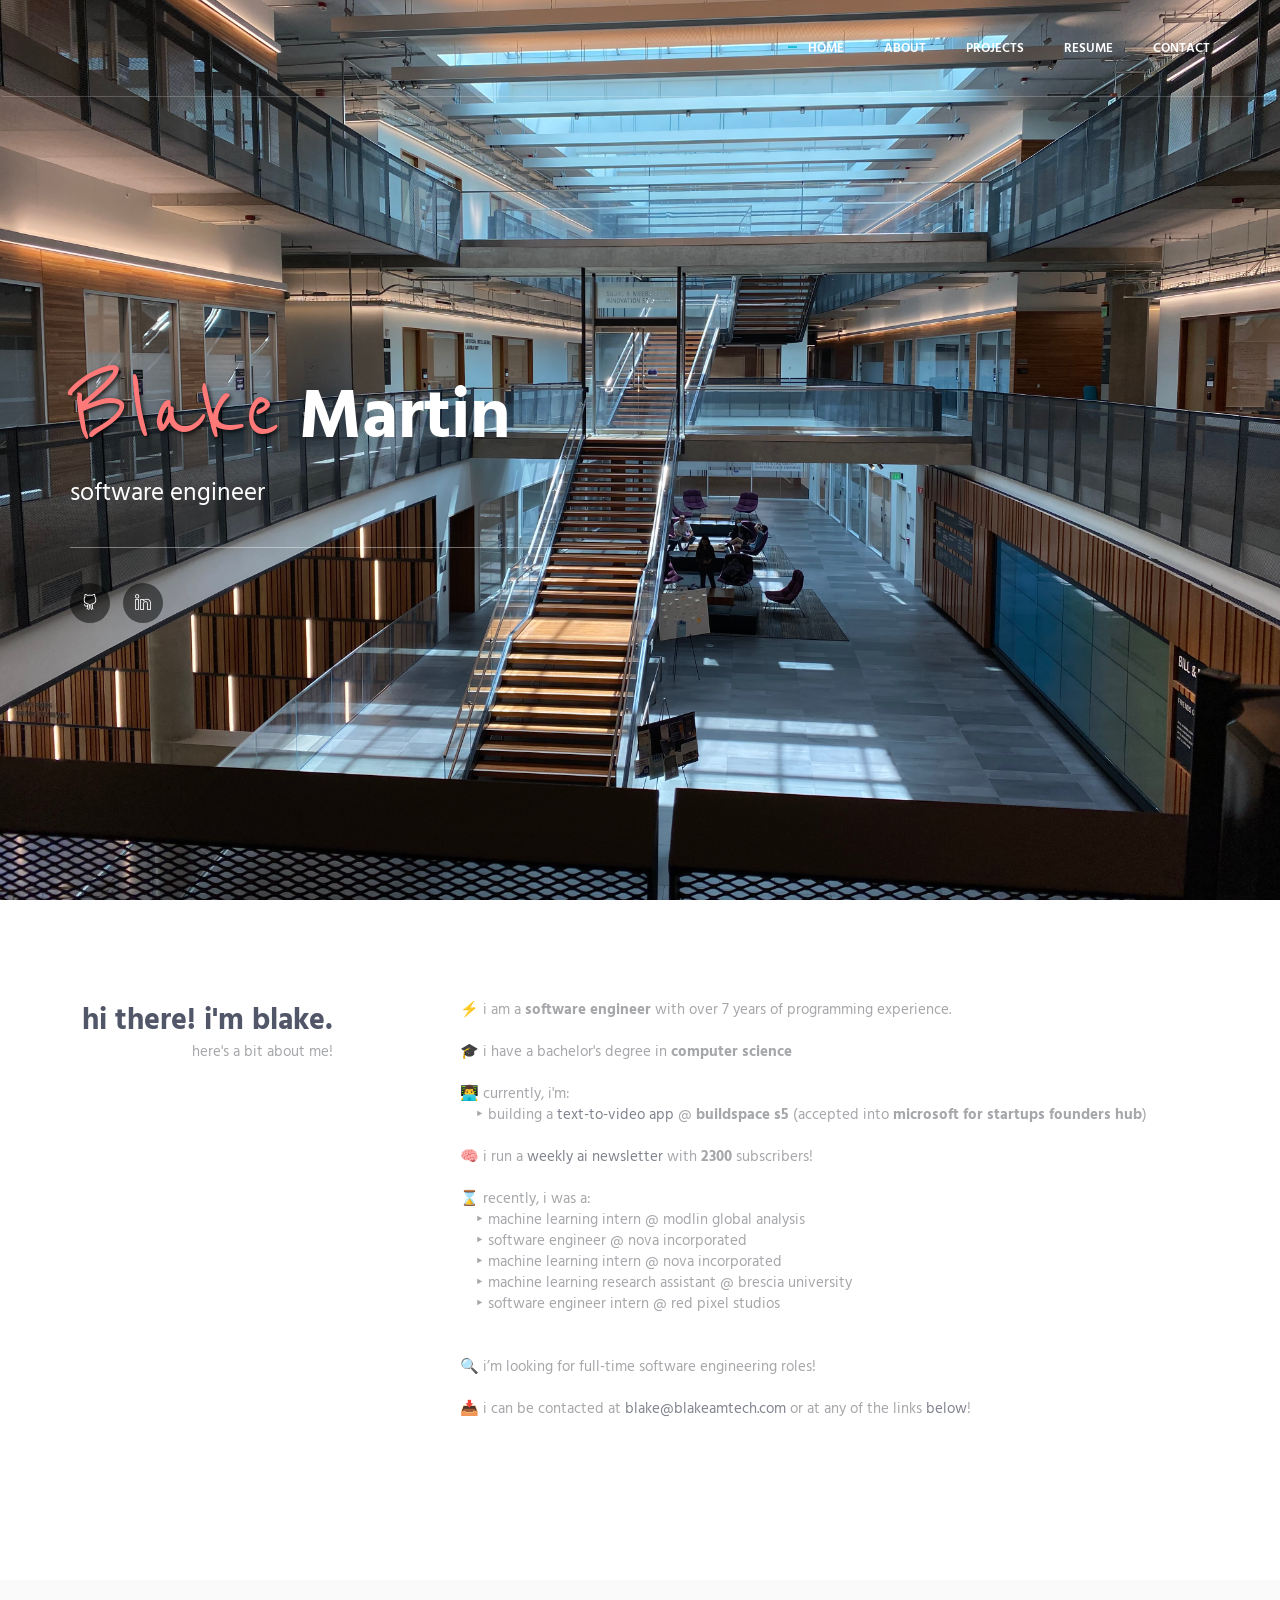
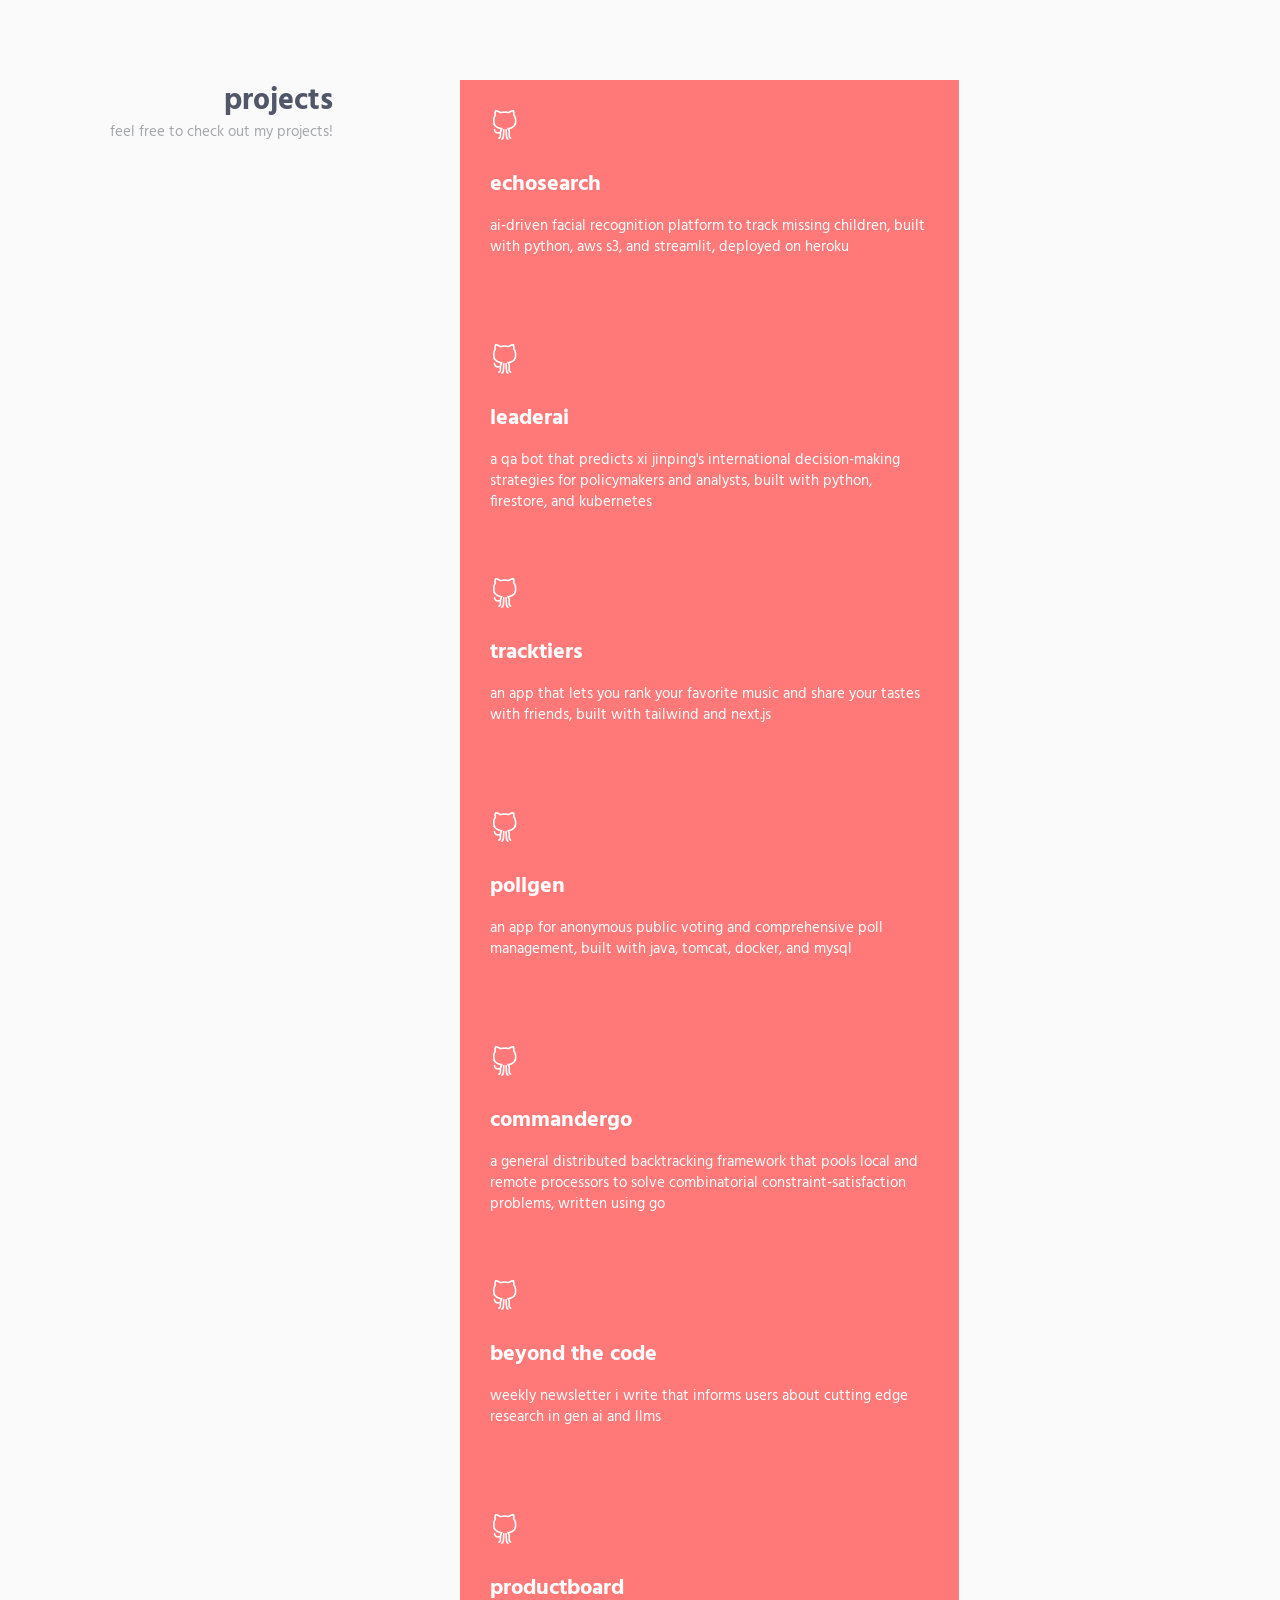
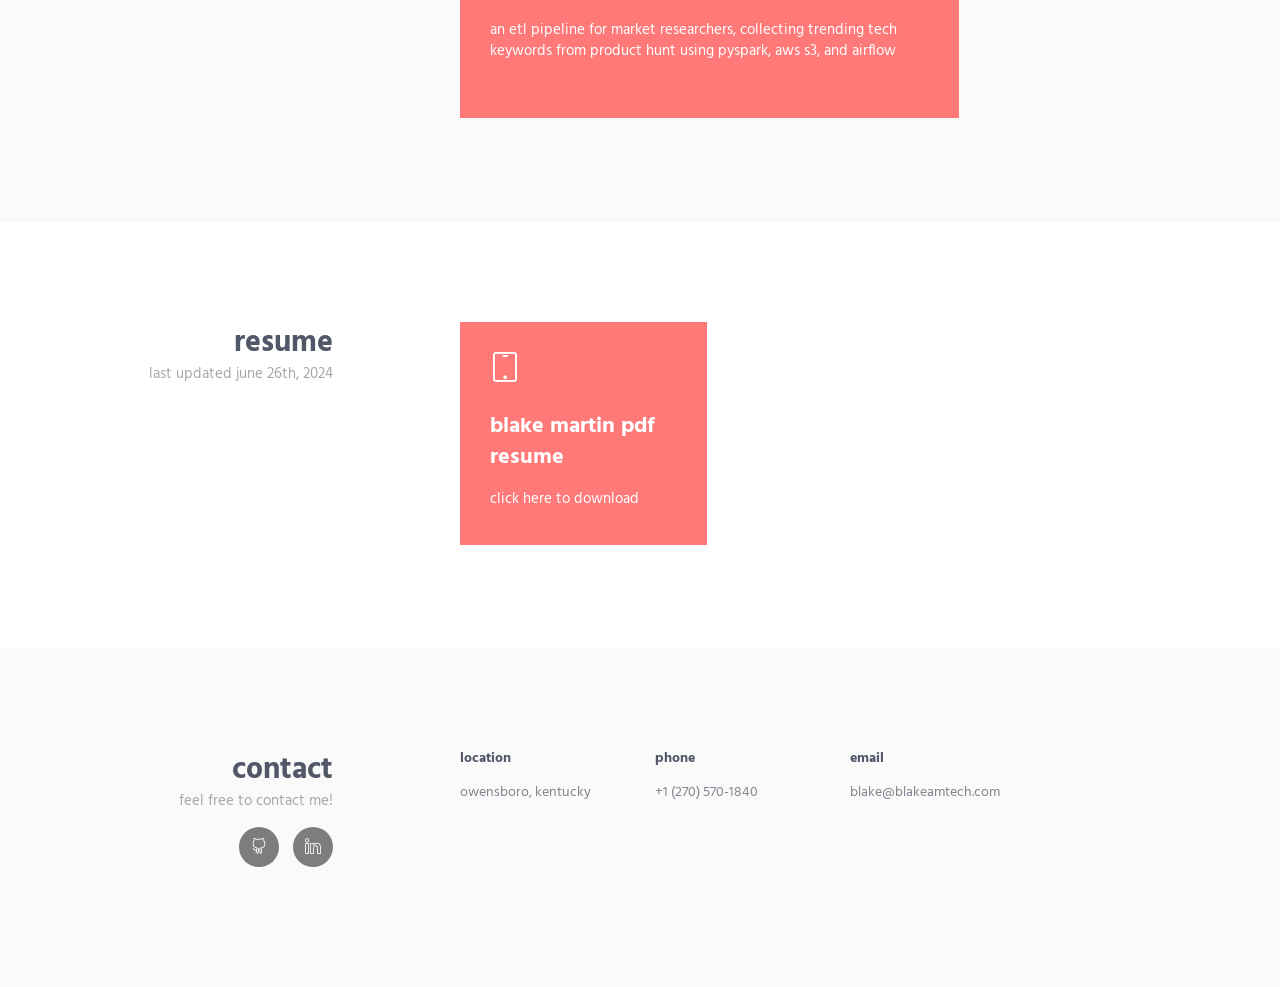
==== commit 3bf9a320: "Commited changes" ====
--- a/index.html
+++ b/index.html
@@ -127,7 +127,7 @@
                             <br><br>
                             👨‍💻 Currently, I'm:
                             <br>
-                            &emsp;‣ Building a text-to-video app @ <b>buildspace s5</b> (accepted into <b>Microsoft for Startups Founders Hub</b>)<br>
+                            &emsp;‣ Building a <a href='https://www.youtube.com/watch?v=QcMxwsfpbGA' target='_blank'>text-to-video app</a> @ <b>buildspace s5</b> (accepted into <b>Microsoft for Startups Founders Hub</b>)<br>
                             <br>
                             🧠 I run a <a href="https://www.linkedin.com/newsletters/7116277513441443842/" target="_blank">weekly AI newsletter</a> with <b>2300</b> subscribers!
                             <br><br>
@@ -360,4 +360,4 @@
     <script src="js/components/wow.min.js" type="text/javascript"></script>
 </body>
 <!-- END BODY -->
-</html>+</html>
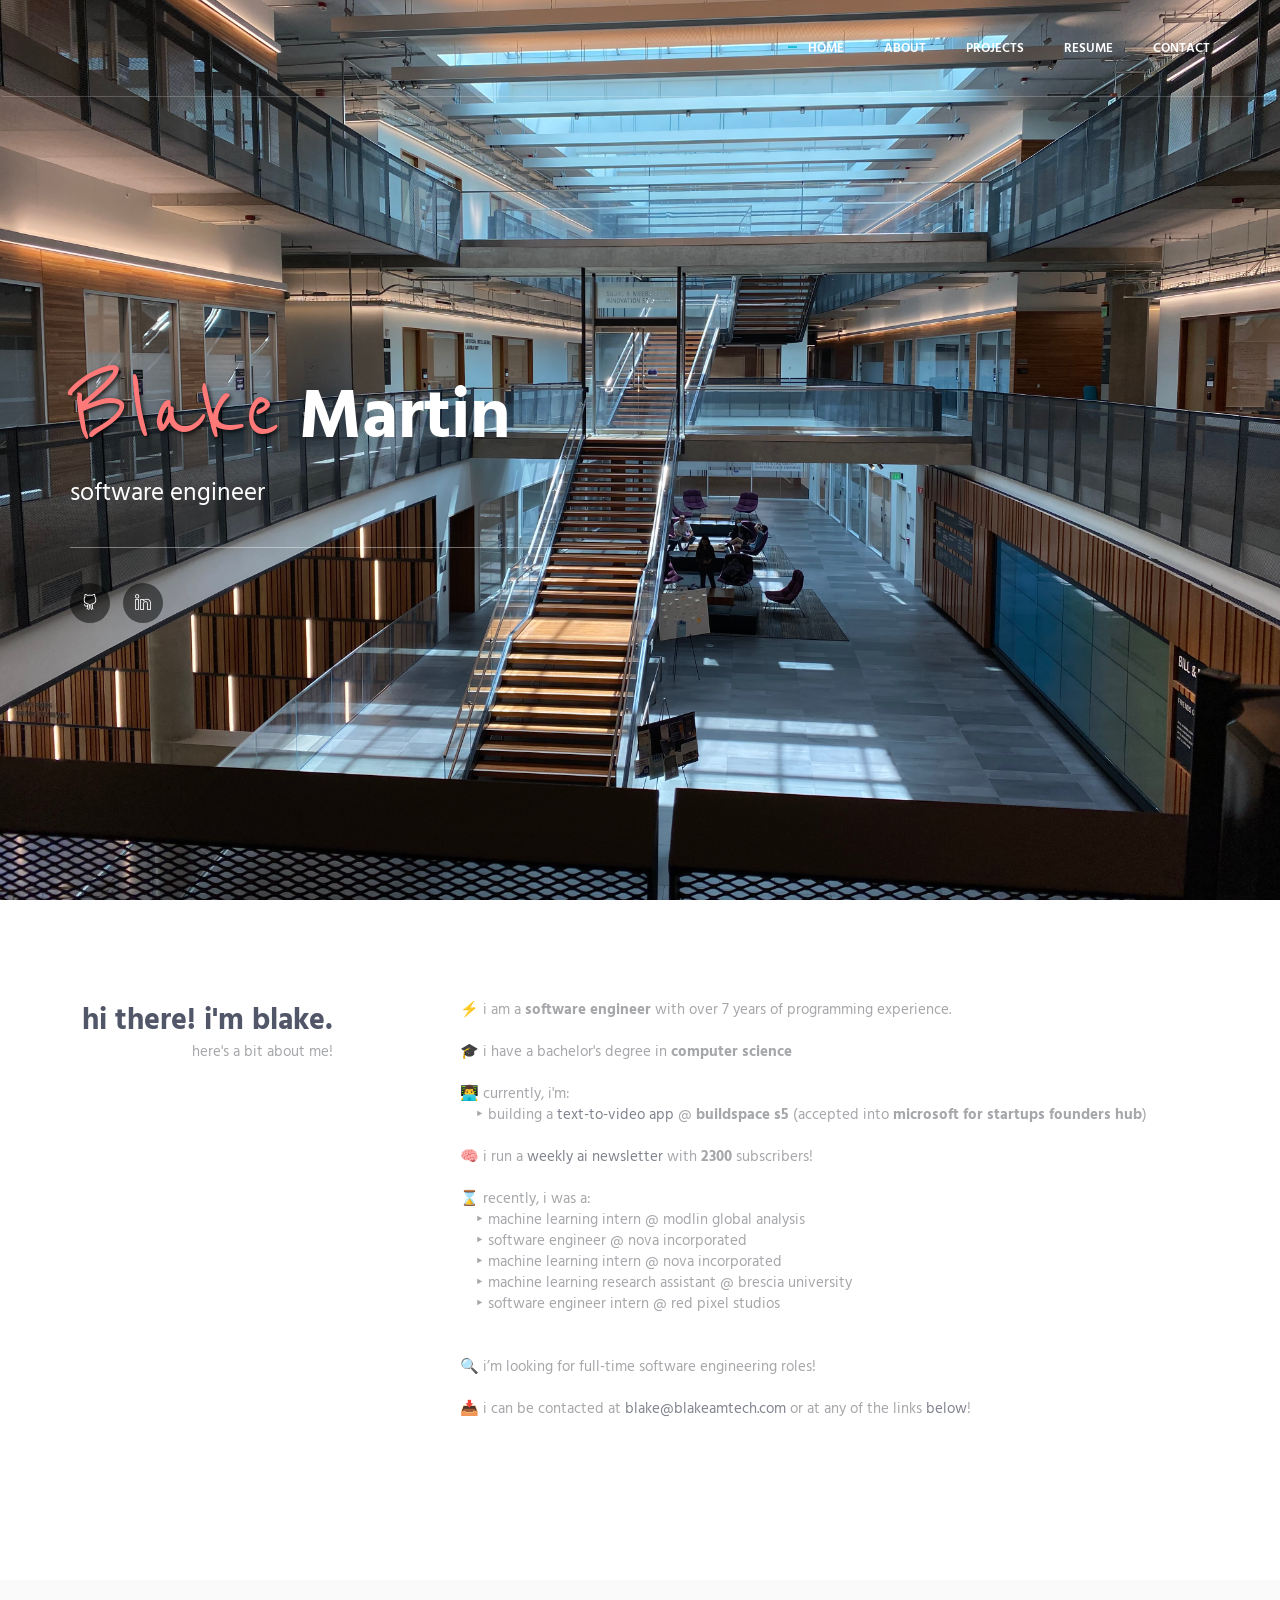
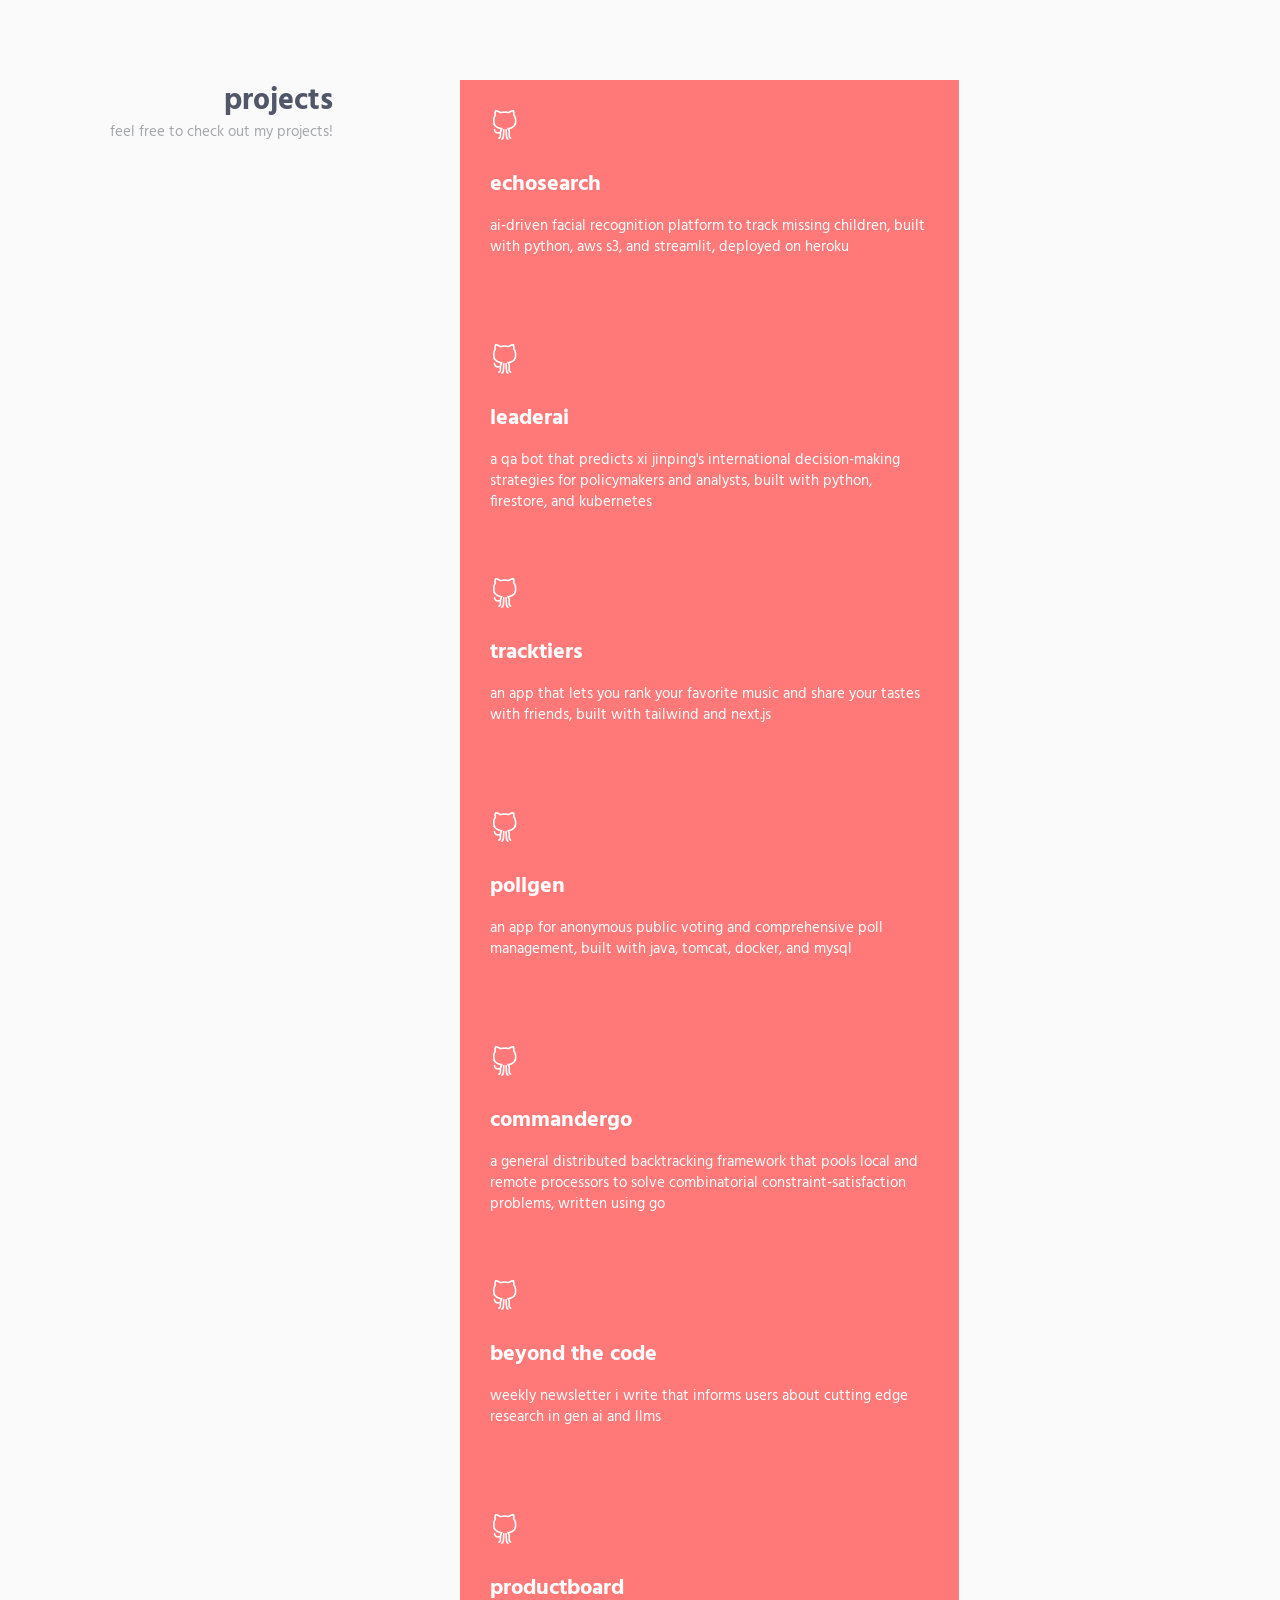
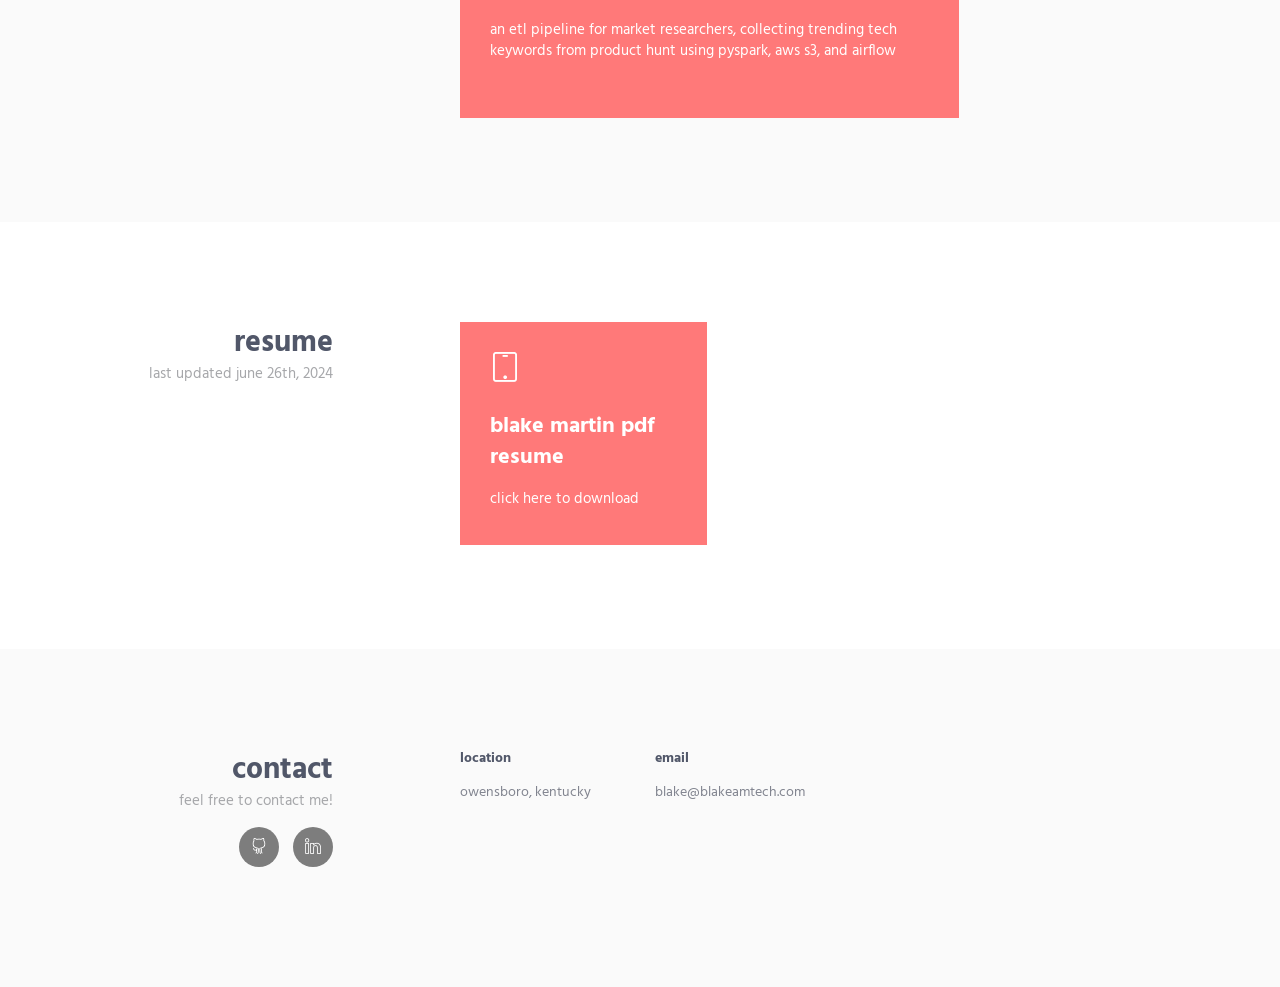
==== commit a580a73e: "Made some changes" ====
--- a/index.html
+++ b/index.html
@@ -315,10 +315,6 @@
                                     <br>
                                 </a>
                             </div>
-                            <div class="col-md-3 col-xs-6 md-margin-b-30">
-                                <h5>phone</h5>
-                                <a href="tel:+12705701840">+1 (270) 570-1840</a>
-                            </div>
                             <div class="col-md-3 col-xs-6">
                                 <h5>email</h5>
                                 <a href="mailto:blake@blakeamtech.com">blake@blakeamtech.com
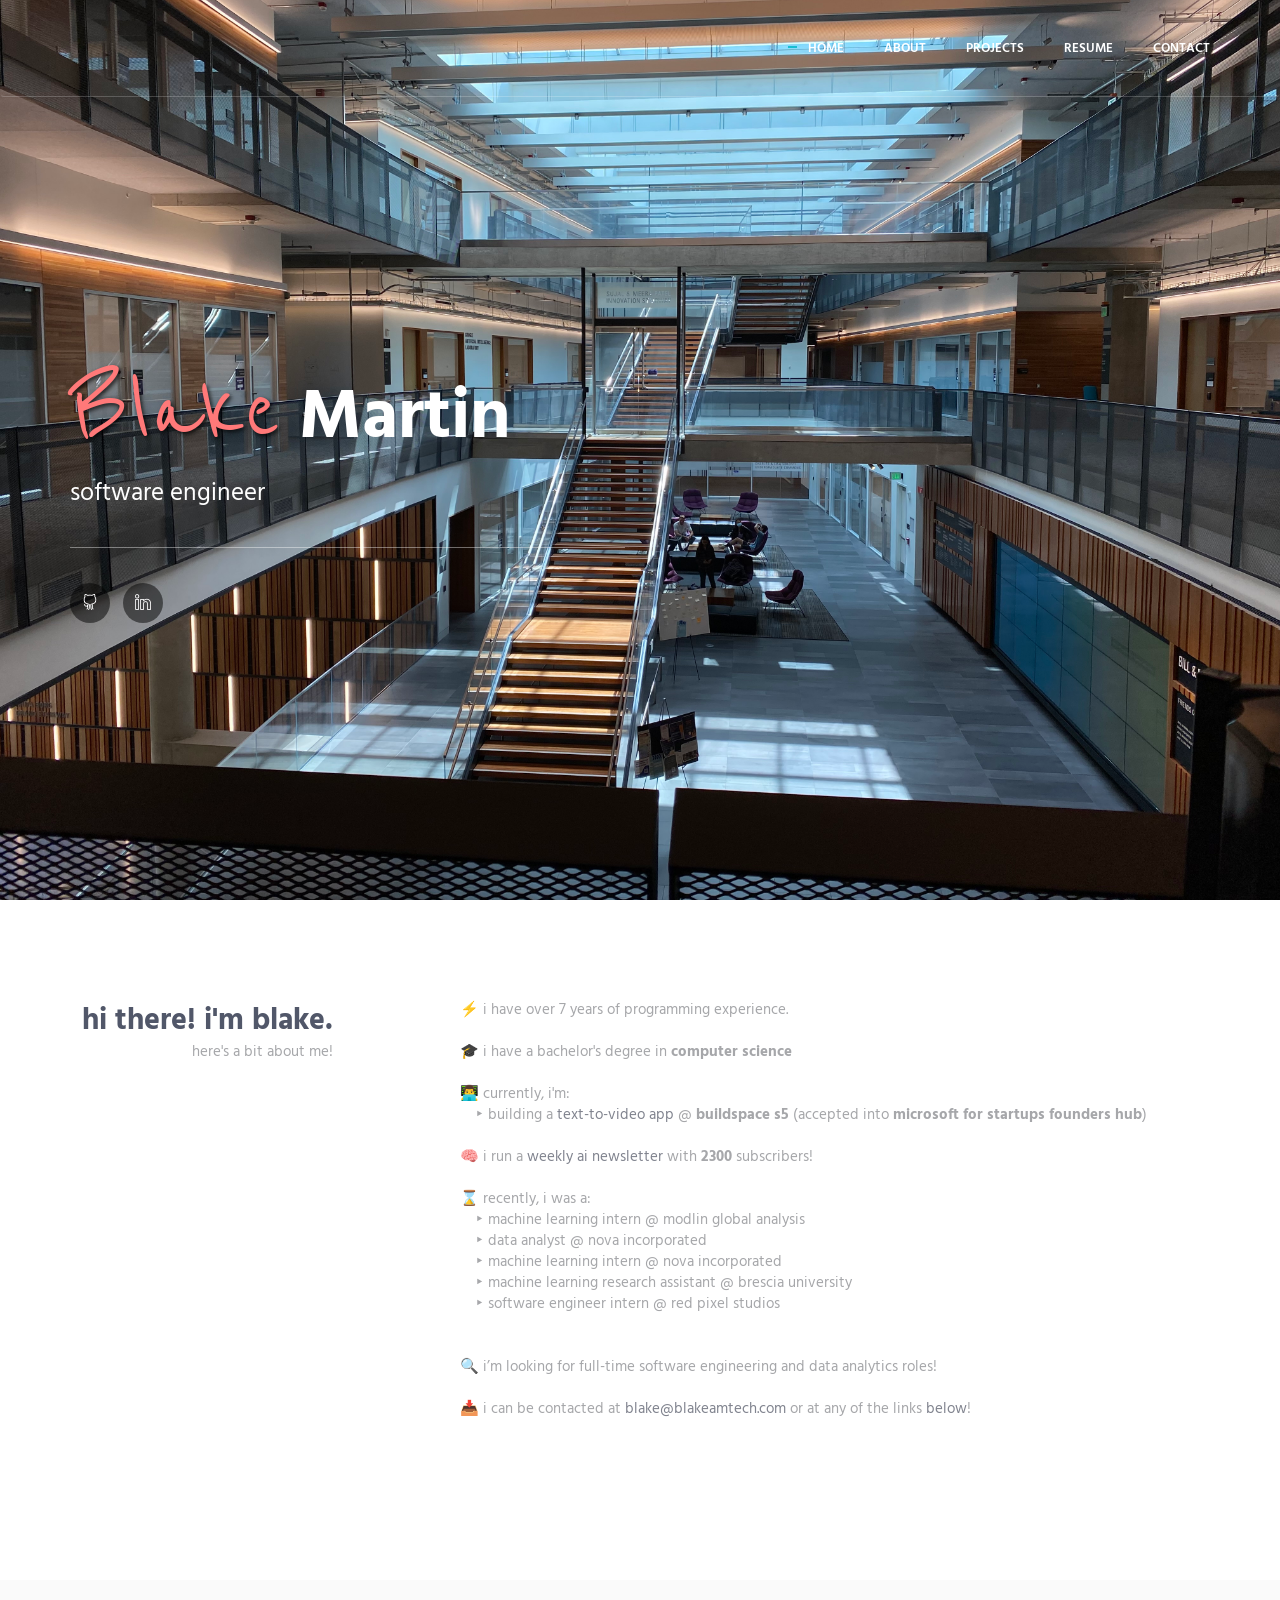
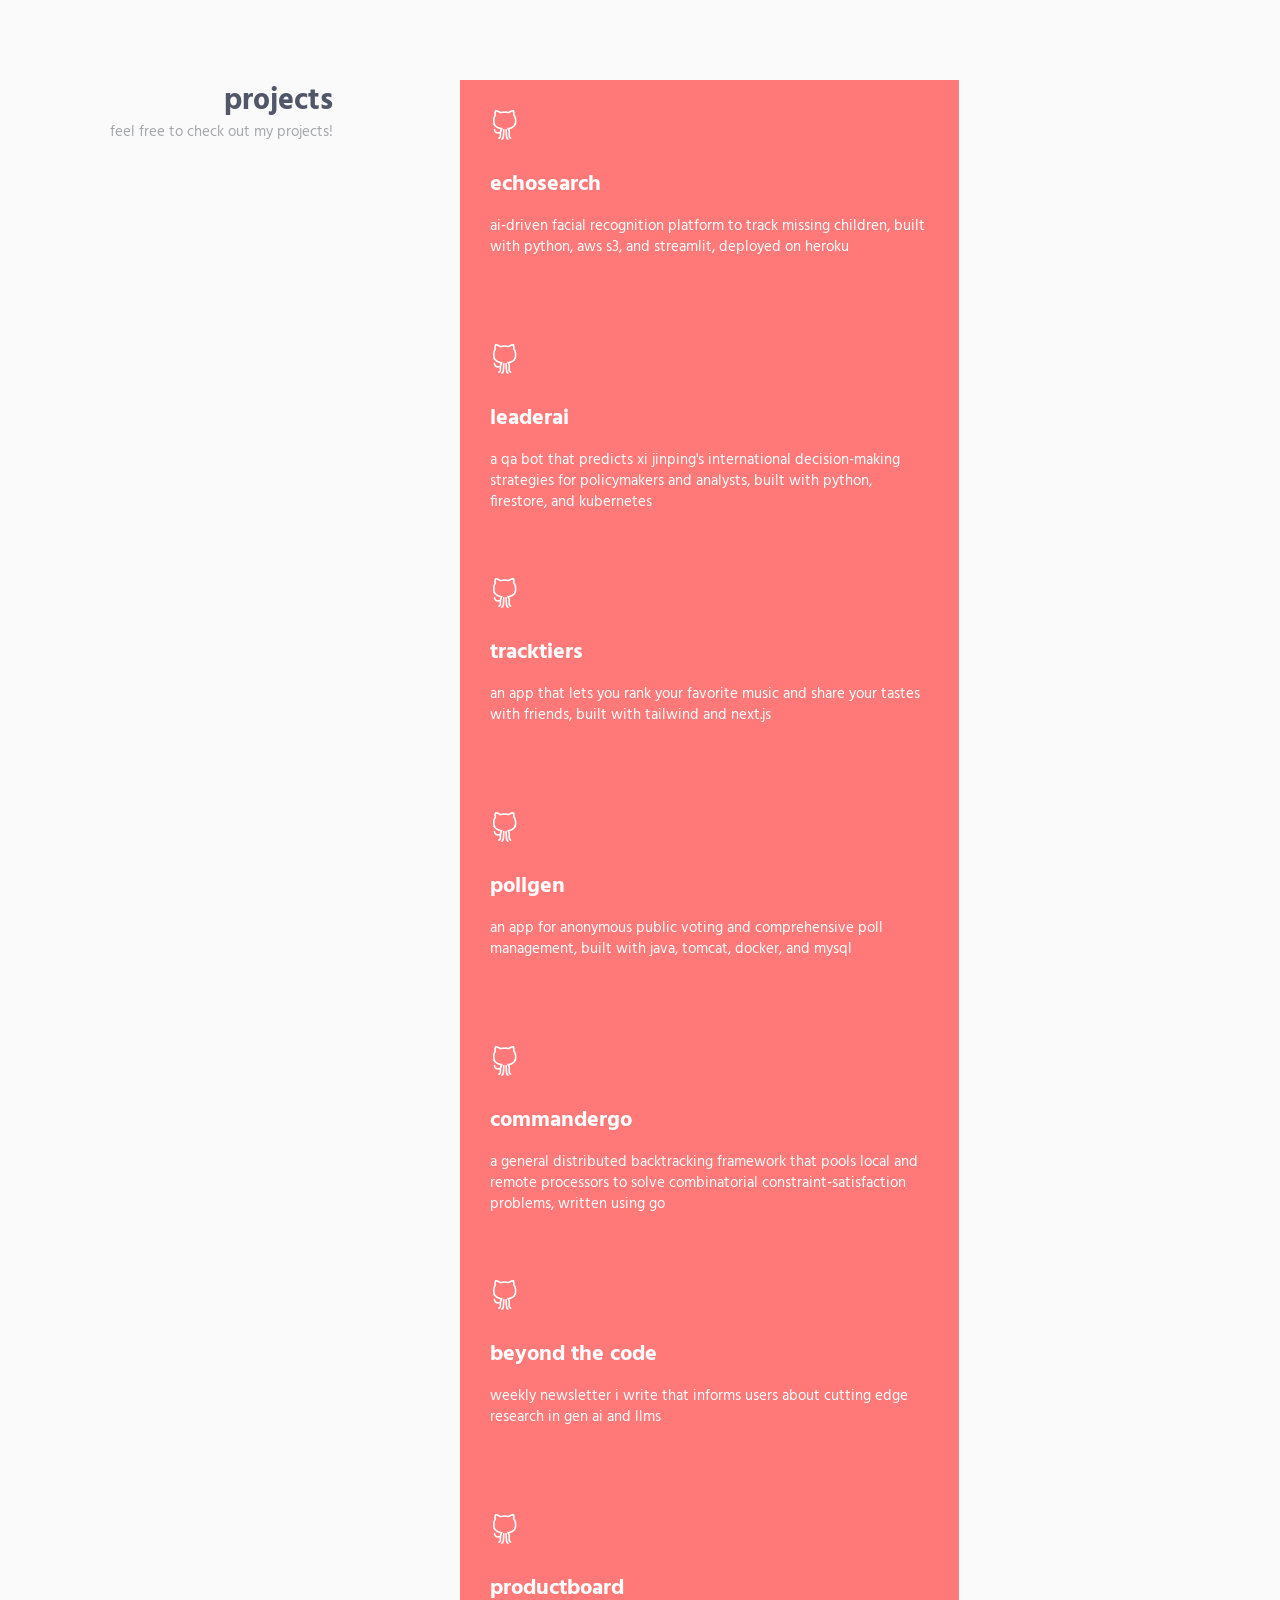
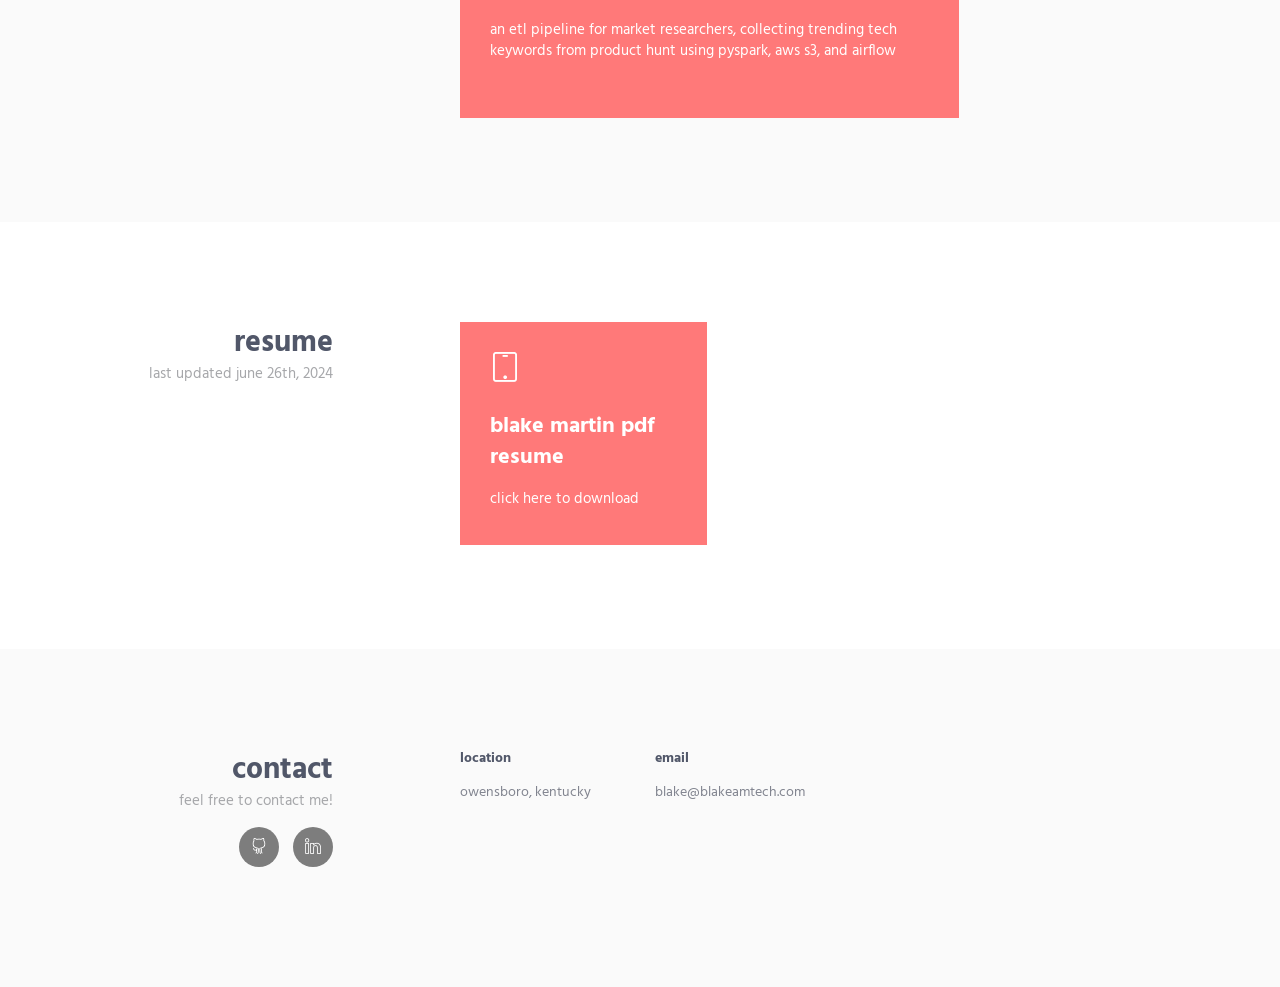
==== commit 3b19f232: "Update index.html" ====
--- a/index.html
+++ b/index.html
@@ -121,7 +121,7 @@
                 <div class="col-sm-8 col-sm-offset-1">
                     <div class="margin-b-60">
                         <p>
-                            ⚡ I am a <b>software engineer</b> with over 7 years of programming experience.
+                            ⚡ I have over 7 years of programming experience.
                             <br><br>
                             🎓 I have a Bachelor's degree in <b>Computer Science</b>
                             <br><br>
@@ -134,12 +134,12 @@
                             ⌛ Recently, I was a:
                             <br>
                             &emsp;‣ Machine Learning Intern @ Modlin Global Analysis<br>
-                            &emsp;‣ Software Engineer @ Nova Incorporated<br>
+                            &emsp;‣ Data Analyst @ Nova Incorporated<br>
                             &emsp;‣ Machine Learning Intern @ Nova Incorporated<br>
                             &emsp;‣ Machine Learning Research Assistant @ Brescia University<br>
                             &emsp;‣ Software Engineer Intern @ Red Pixel Studios<br>
                             <br><br>
-                            🔍 I’m looking for full-time software engineering roles!
+                            🔍 I’m looking for full-time software engineering and data analytics roles!
                             <br><br>
                             📥 I can be contacted at <a href="mailto:blake@blakeamtech.co" target="_blank">blake@blakeamtech.com</a> or at any of the links <a class="nav-item-child nav-item-hover" href="#contact">below</a>!
                         </p>
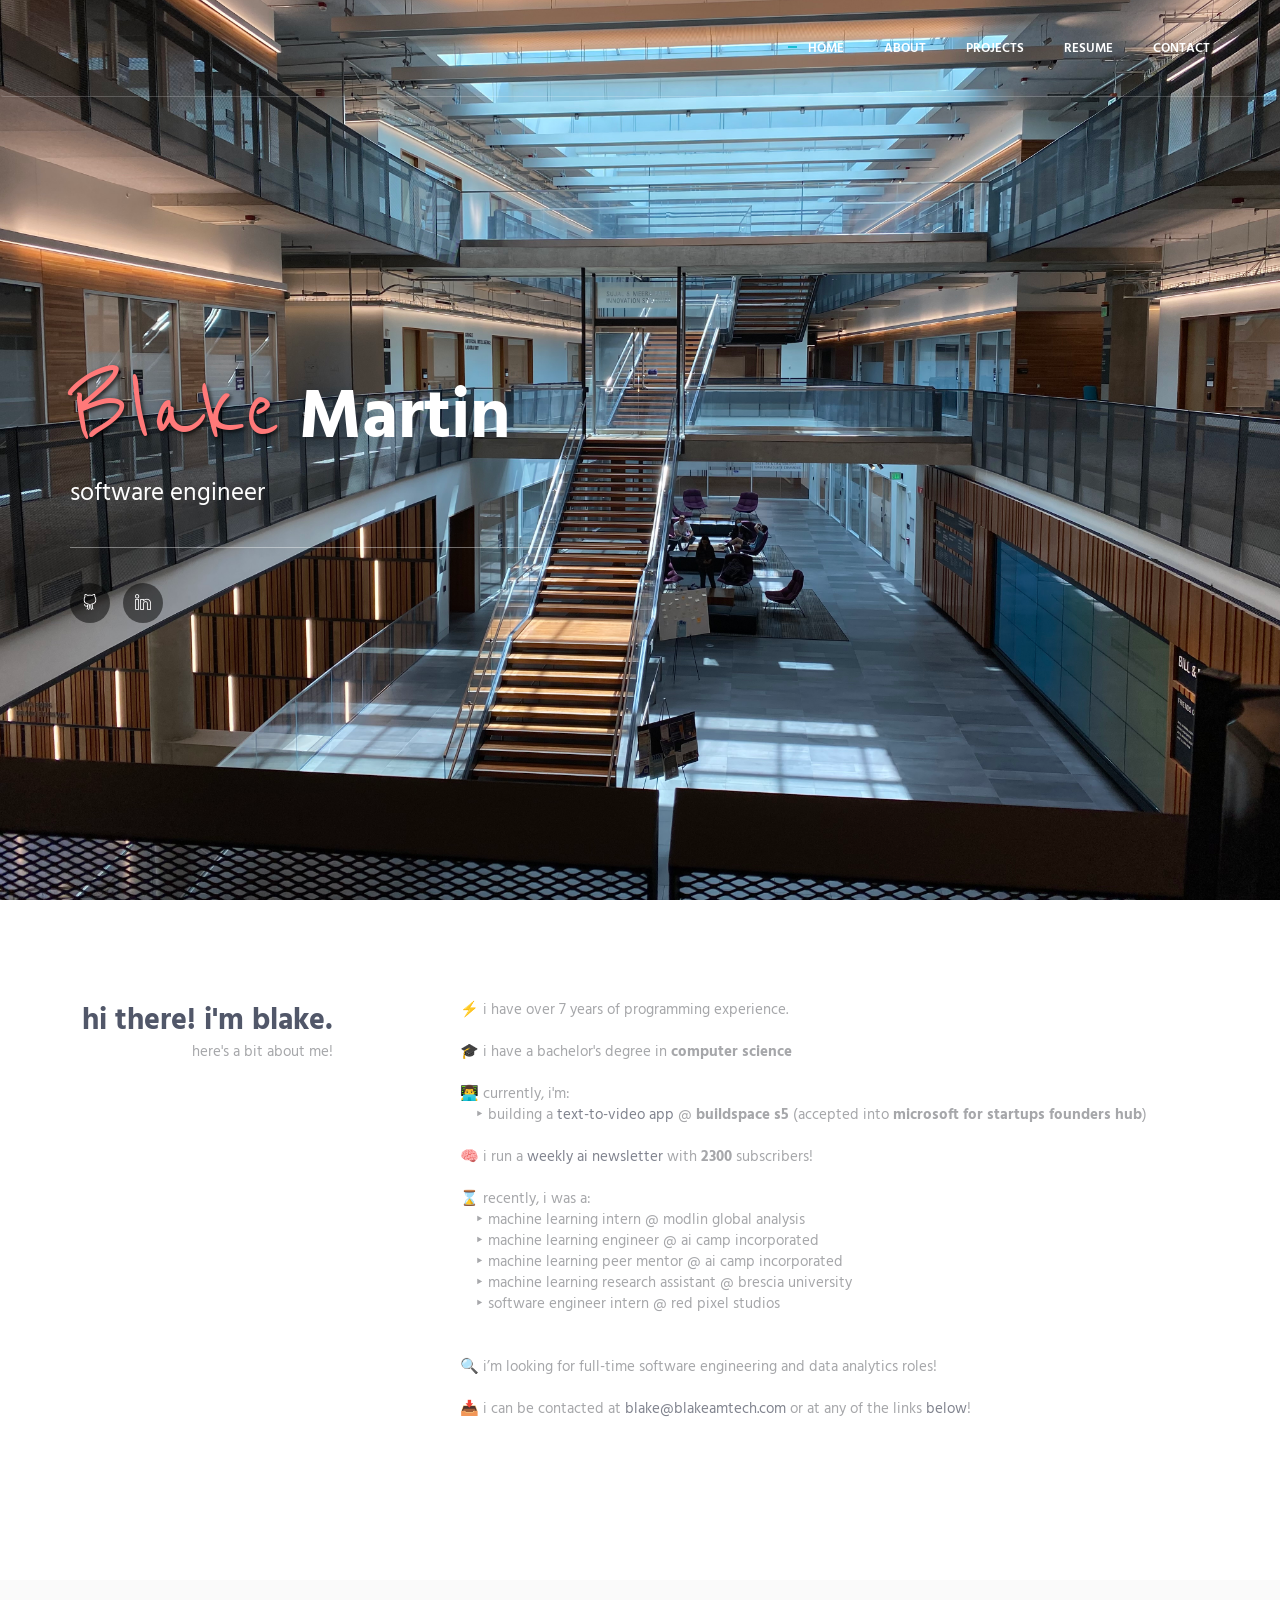
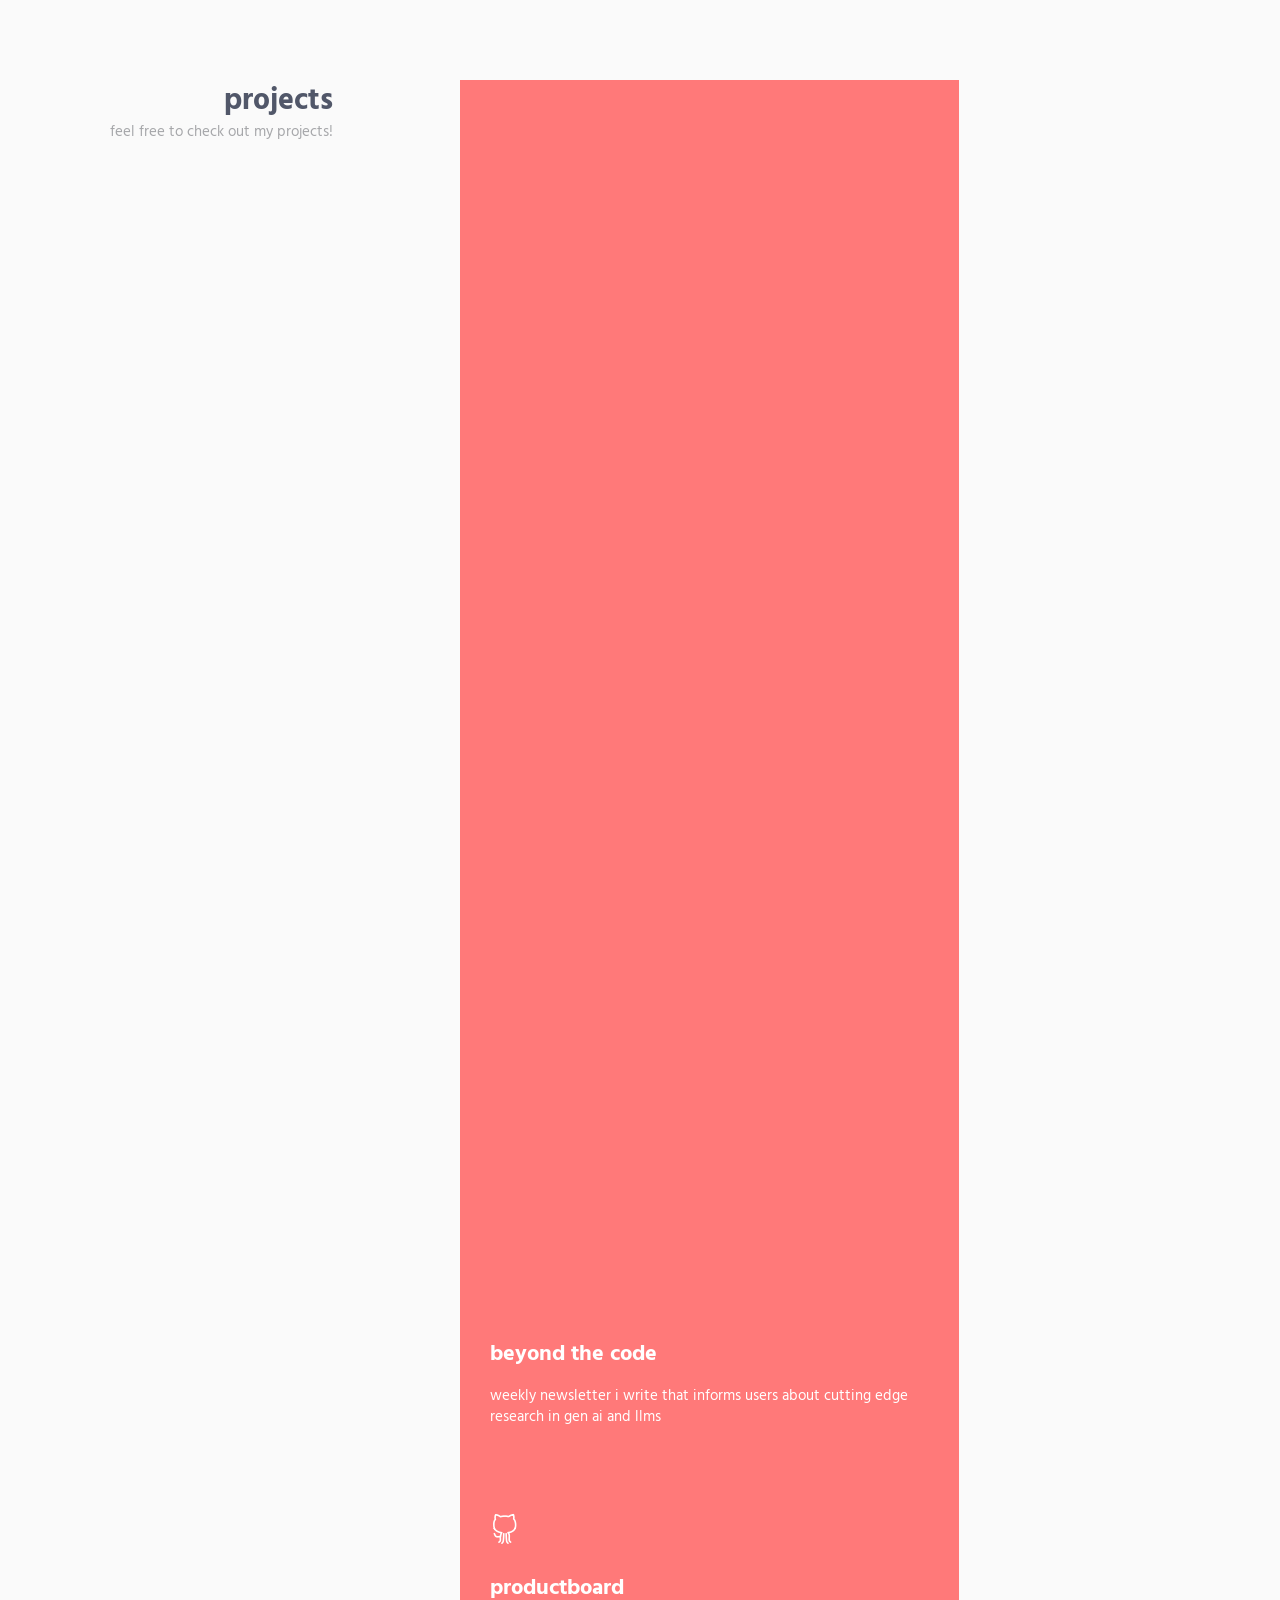
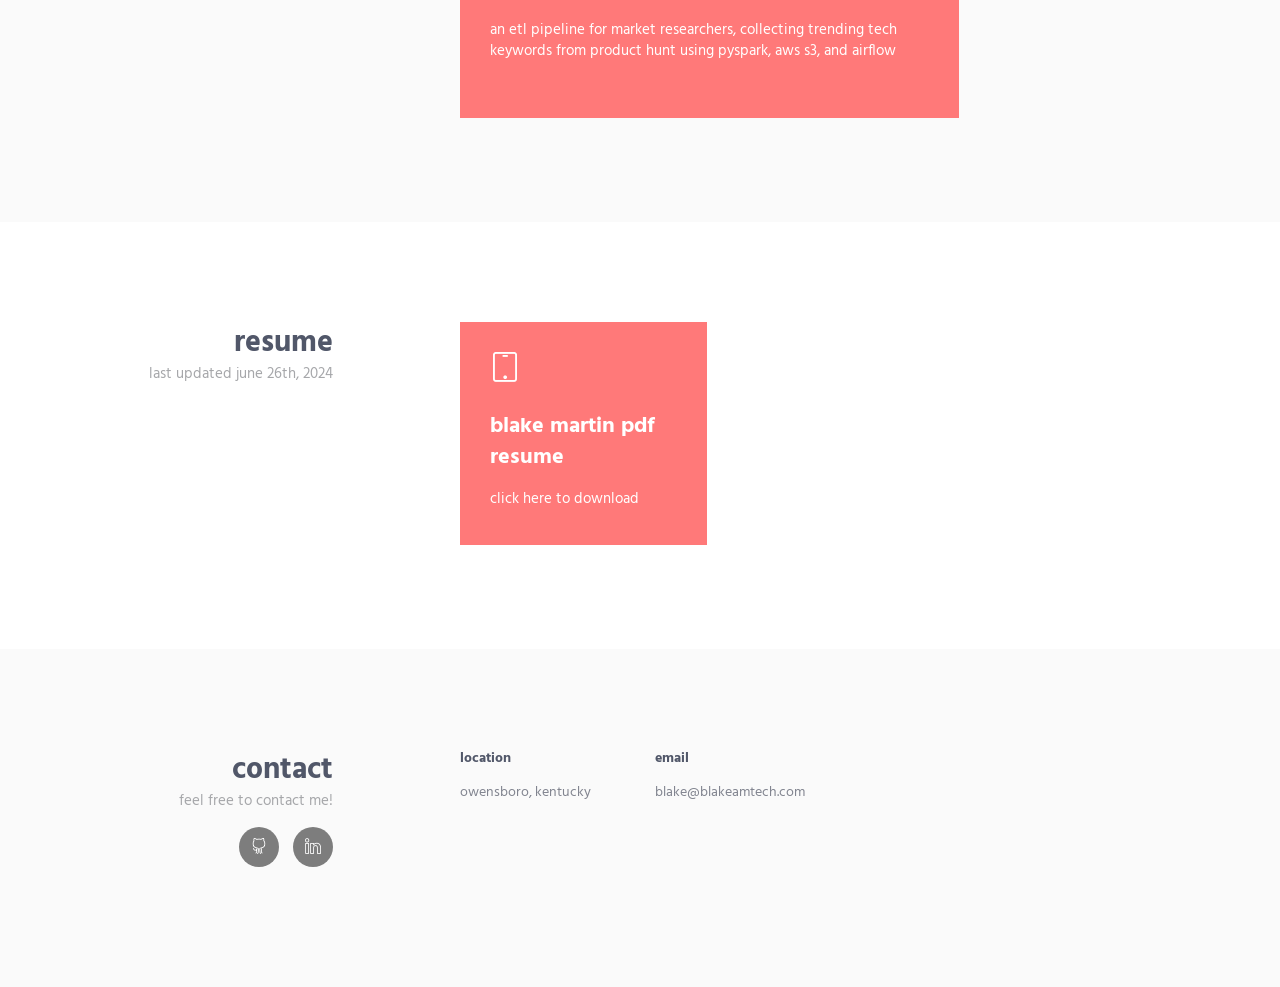
==== commit 44917600: "Update index.html" ====
--- a/index.html
+++ b/index.html
@@ -134,8 +134,8 @@
                             ⌛ Recently, I was a:
                             <br>
                             &emsp;‣ Machine Learning Intern @ Modlin Global Analysis<br>
-                            &emsp;‣ Data Analyst @ Nova Incorporated<br>
-                            &emsp;‣ Machine Learning Intern @ Nova Incorporated<br>
+                            &emsp;‣ Machine Learning Engineer @ AI Camp Incorporated<br>
+                            &emsp;‣ Machine Learning Peer Mentor @ AI Camp Incorporated<br>
                             &emsp;‣ Machine Learning Research Assistant @ Brescia University<br>
                             &emsp;‣ Software Engineer Intern @ Red Pixel Studios<br>
                             <br><br>
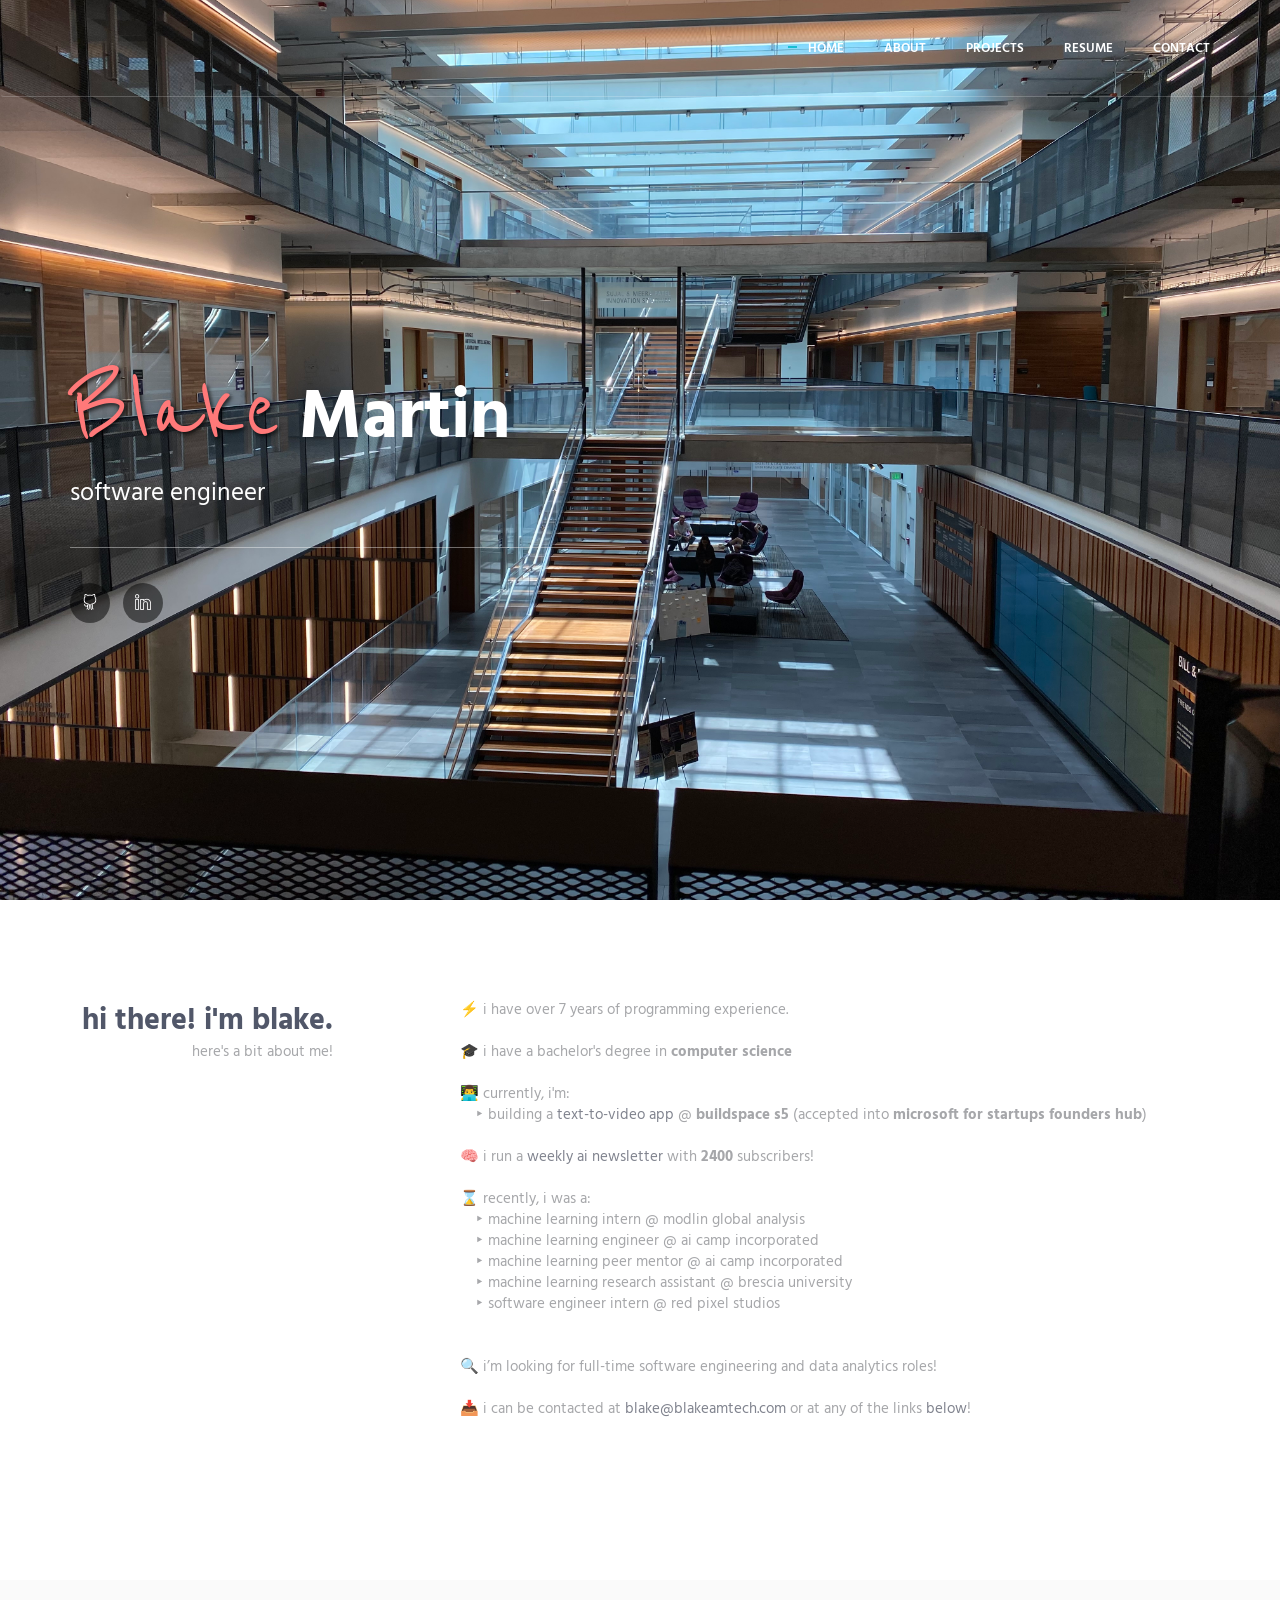
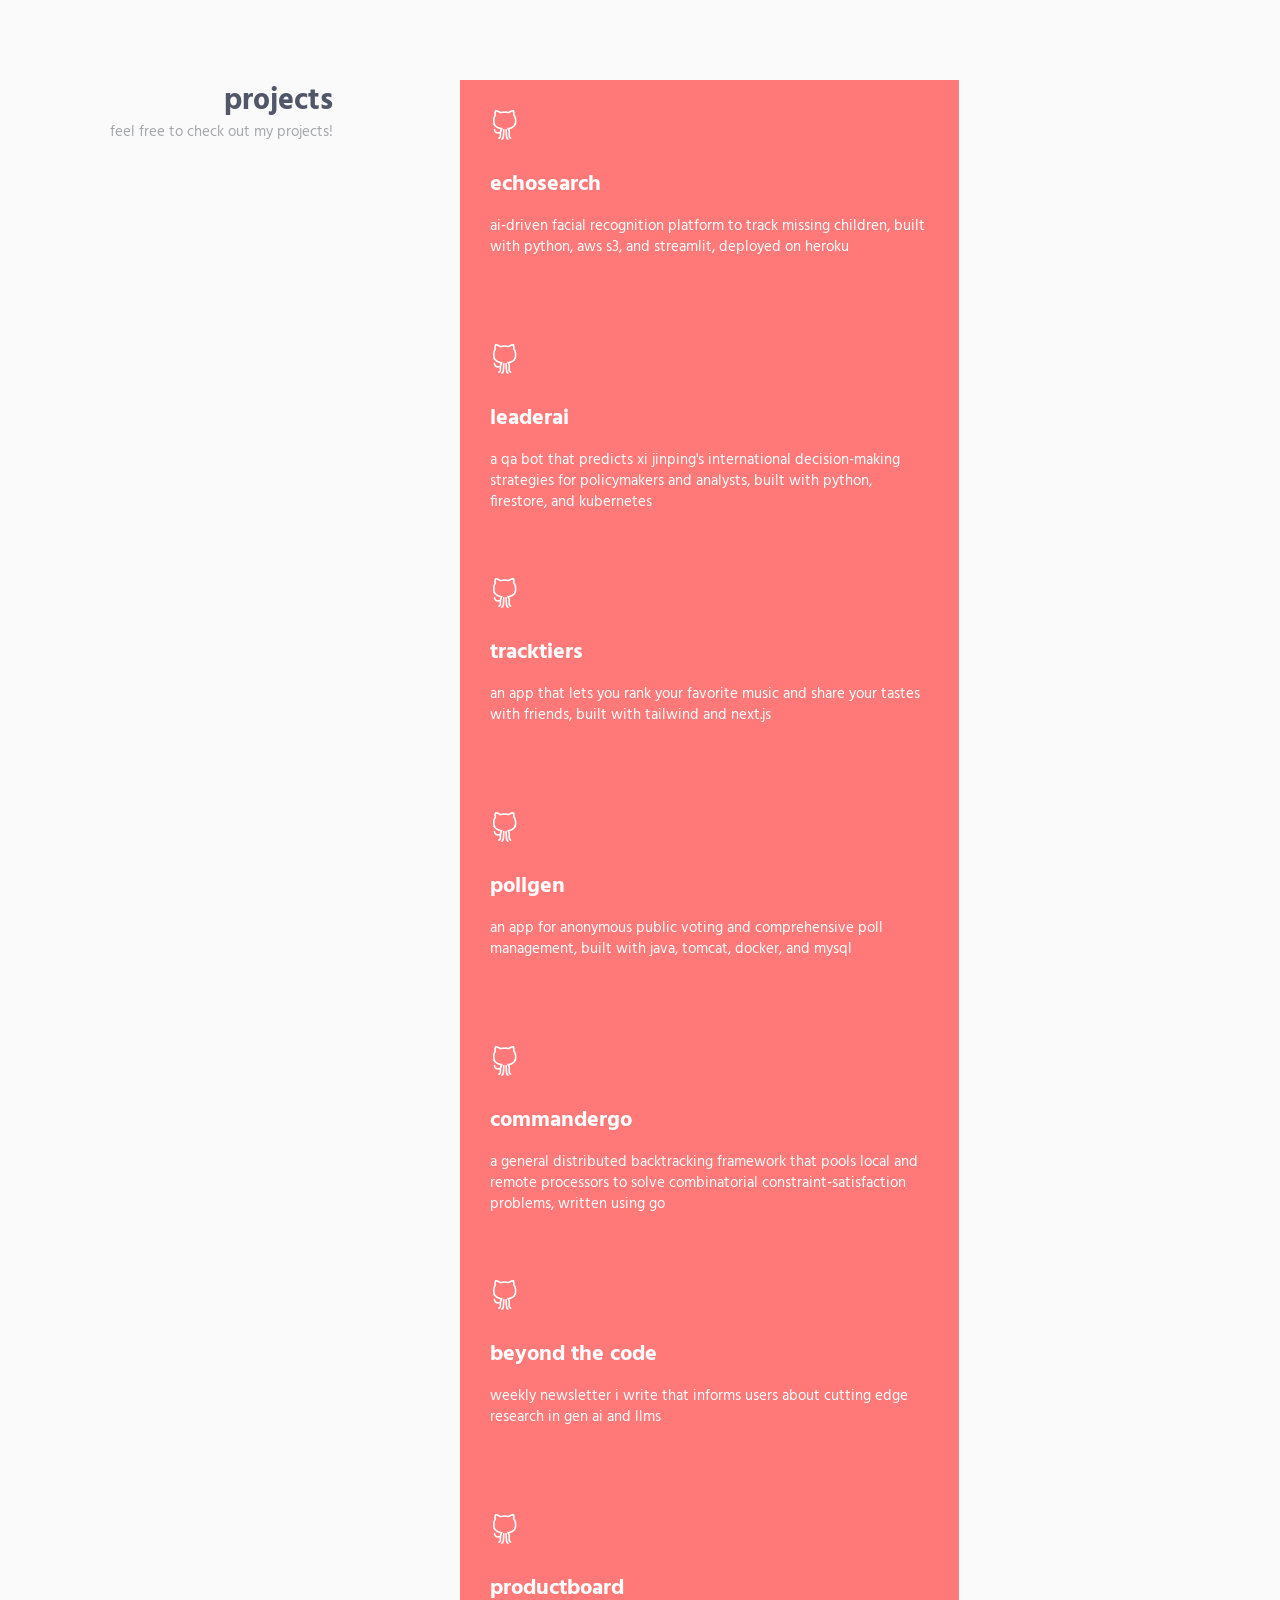
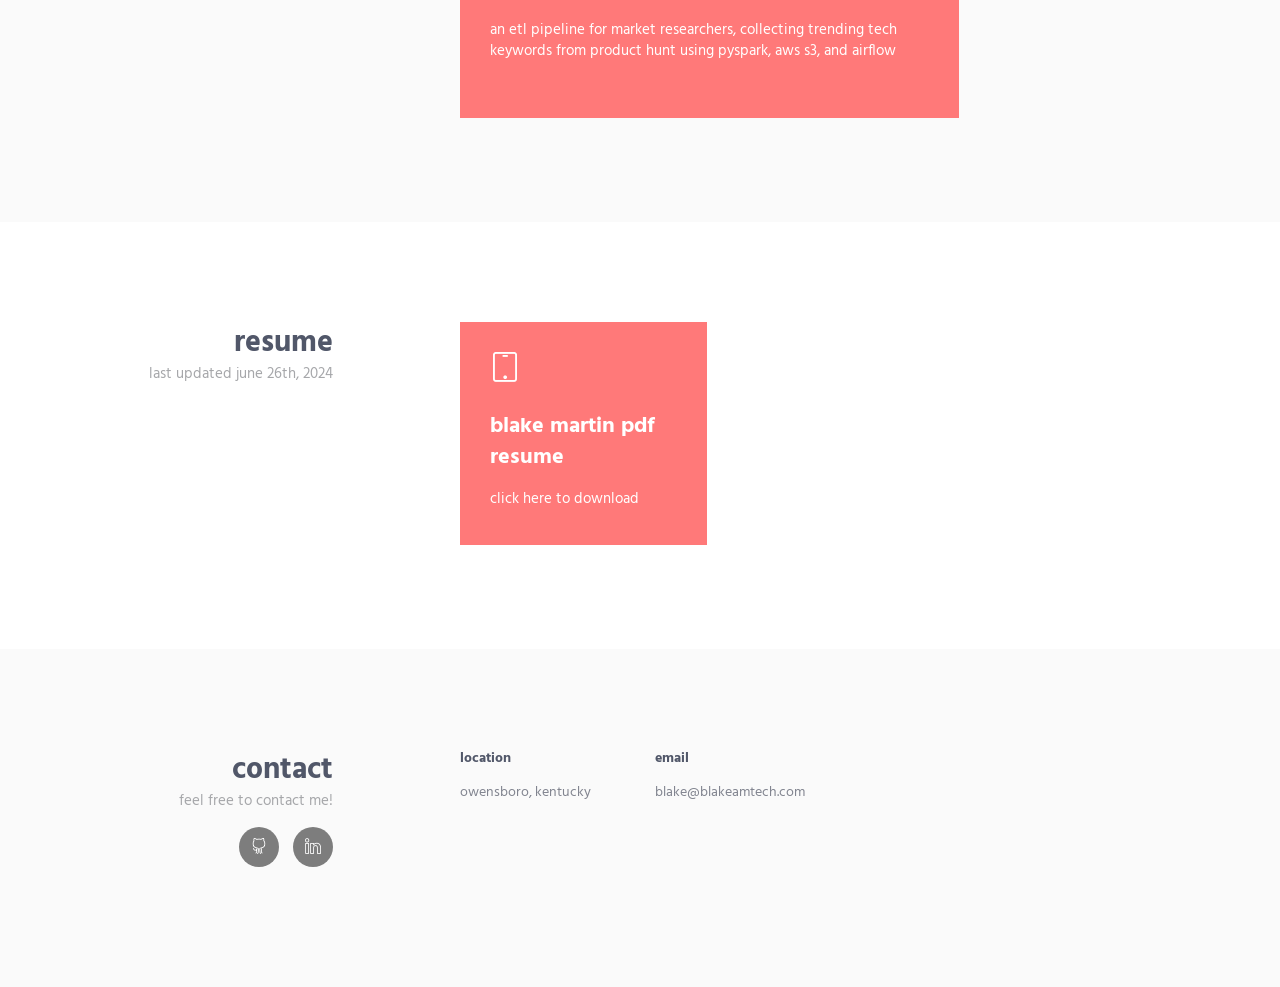
==== commit 0871d04c: "Update resume" ====
--- a/index.html
+++ b/index.html
@@ -129,7 +129,7 @@
                             <br>
                             &emsp;‣ Building a <a href='https://www.youtube.com/watch?v=QcMxwsfpbGA' target='_blank'>text-to-video app</a> @ <b>buildspace s5</b> (accepted into <b>Microsoft for Startups Founders Hub</b>)<br>
                             <br>
-                            🧠 I run a <a href="https://www.linkedin.com/newsletters/7116277513441443842/" target="_blank">weekly AI newsletter</a> with <b>2300</b> subscribers!
+                            🧠 I run a <a href="https://www.linkedin.com/newsletters/7116277513441443842/" target="_blank">weekly AI newsletter</a> with <b>2400</b> subscribers!
                             <br><br>
                             ⌛ Recently, I was a:
                             <br>
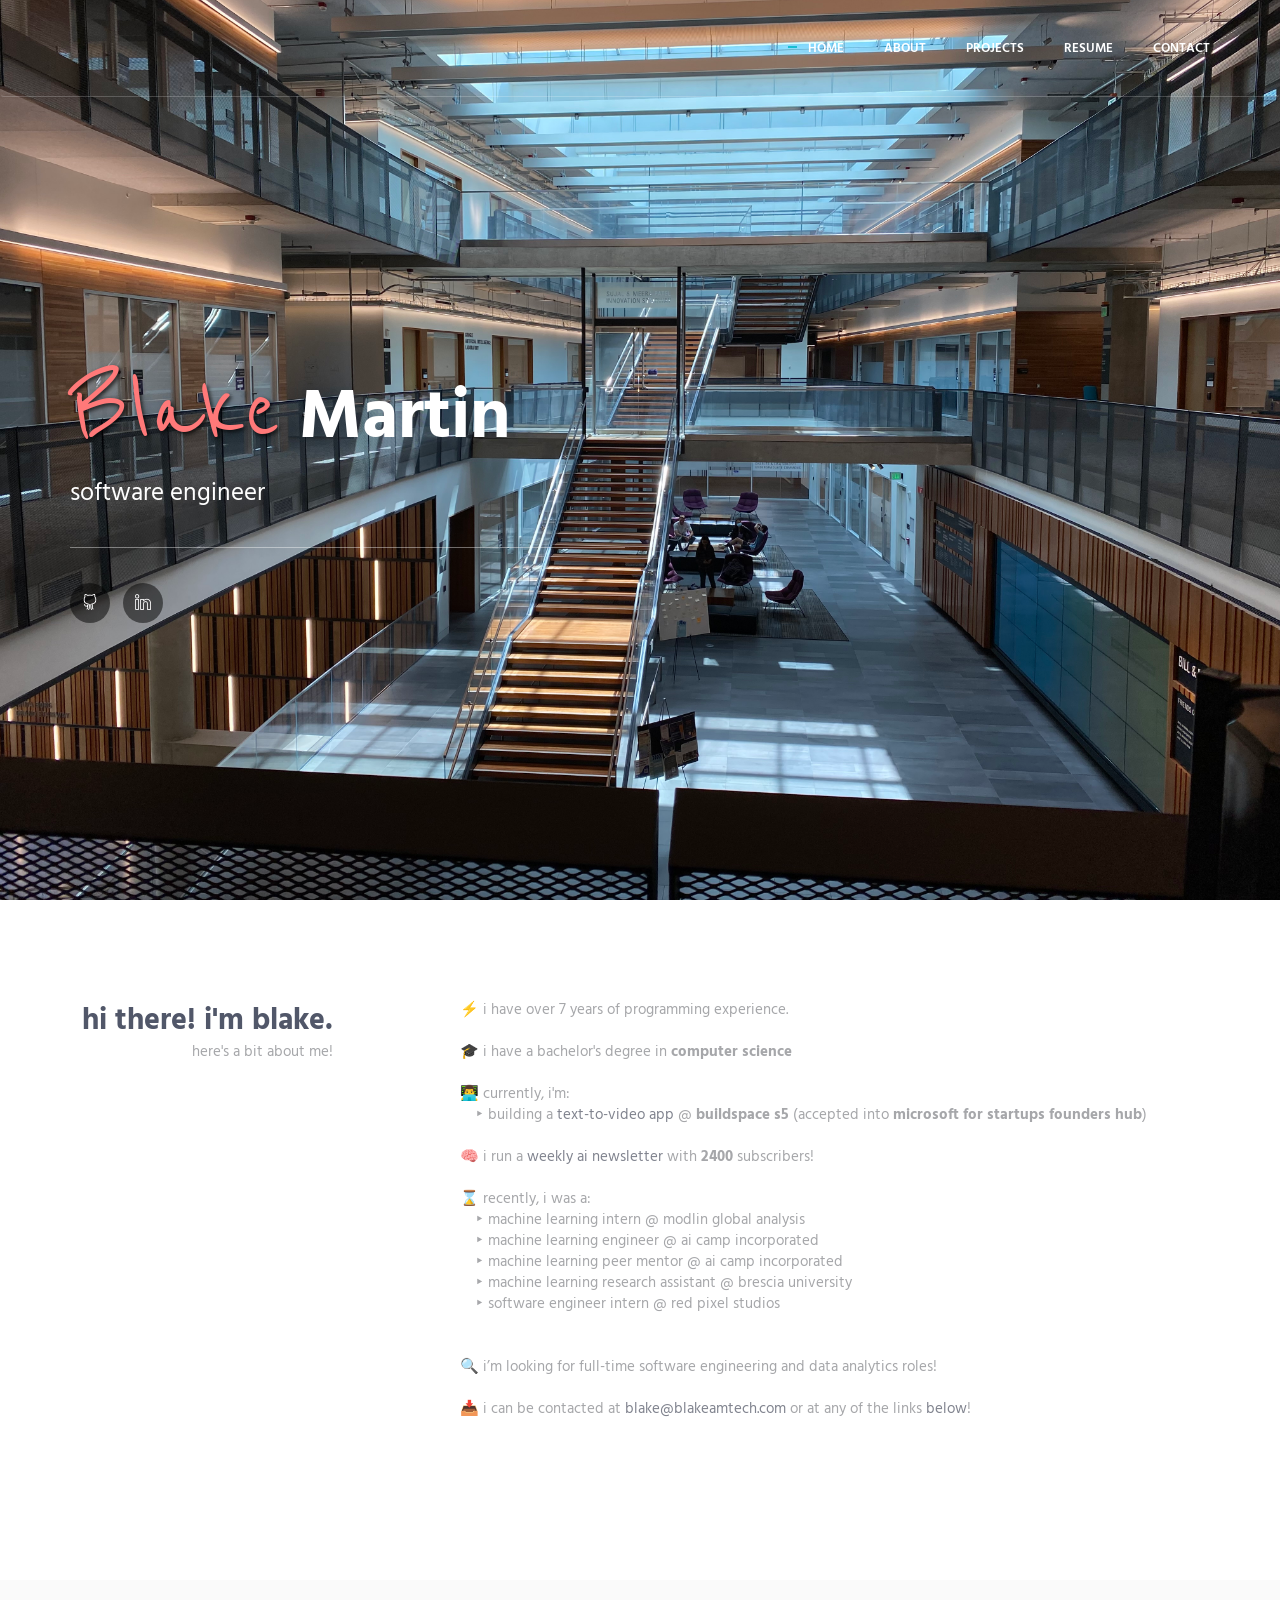
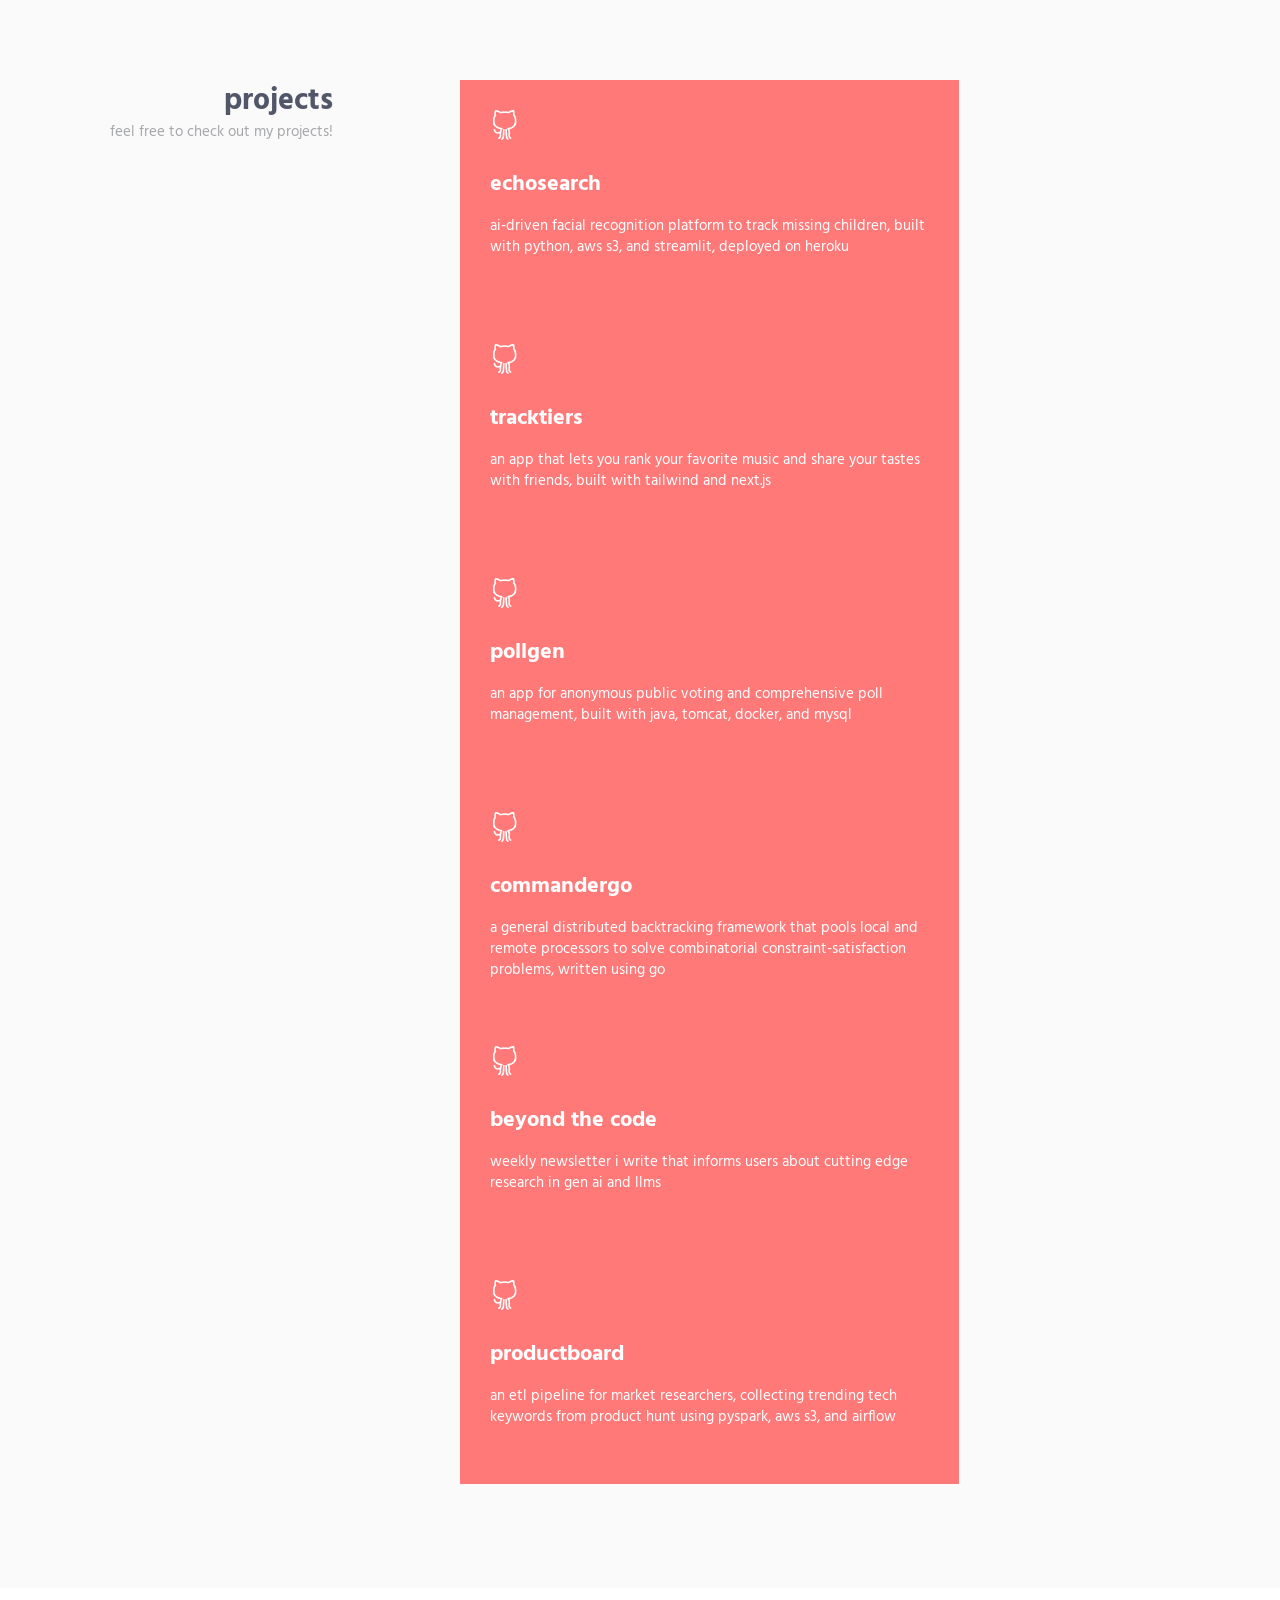
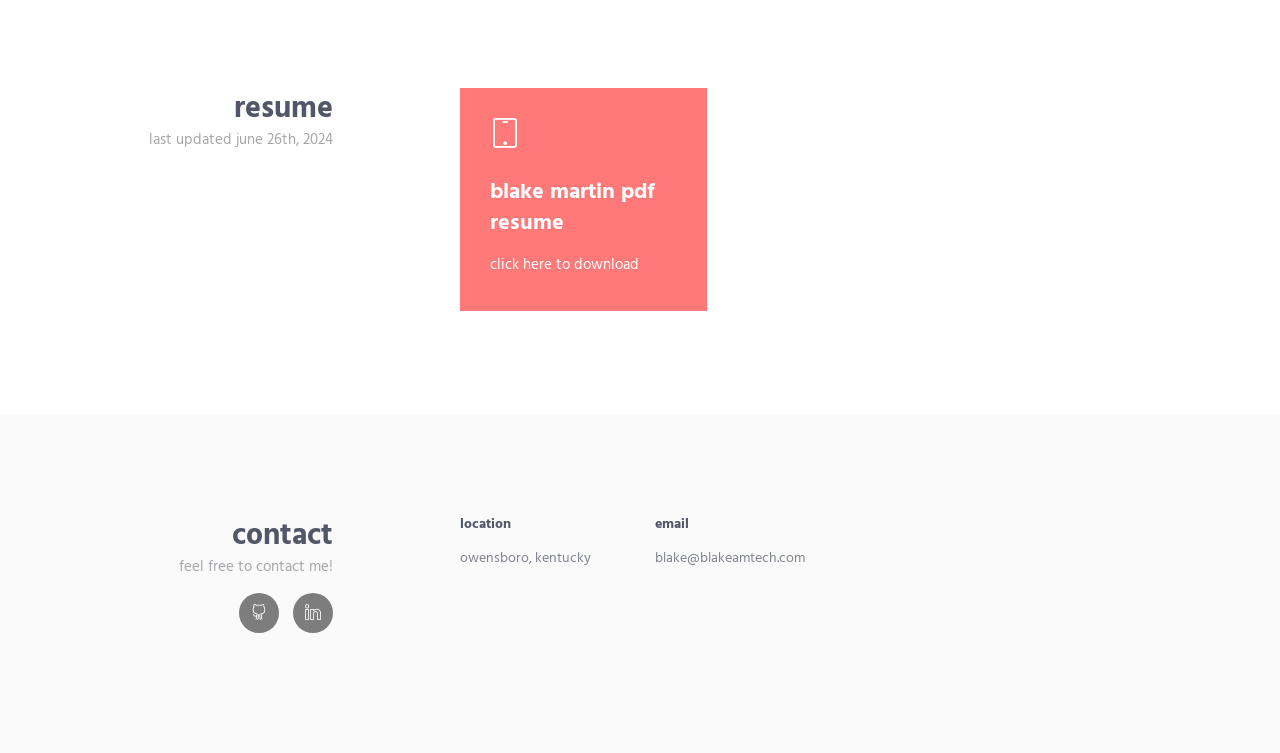
==== commit b2335fb0: "Update index.html" ====
--- a/index.html
+++ b/index.html
@@ -182,18 +182,6 @@
                                         <i class="service-icon color-white icon-social-github"></i>
                                     </div>
                                     <div class="service-info">
-                                        <h3 class="color-white">LeaderAI</h3>
-                                        <p class="color-white margin-b-5">A QA bot that predicts Xi Jinping's international decision-making strategies for policymakers and analysts, built with Python, Firestore, and Kubernetes</p>
-                                    </div>
-                                    <a href="https://github.com/blakeamtech/LeaderAI" target="_blank" class="content-wrapper-link"></a>
-                                </div>
-                            </div>
-                            <div class="col-md-8 md-margin-b-4">
-                                <div class="service bg-color-base wow zoomIn animated" data-height="height" data-wow-duration=".3" data-wow-delay=".1s" style="height: 234px; visibility: visible; animation-delay: 0.1s; animation-name: zoomIn;">
-                                    <div class="service-element">
-                                        <i class="service-icon color-white icon-social-github"></i>
-                                    </div>
-                                    <div class="service-info">
                                         <h3 class="color-white">TrackTiers</h3>
                                         <p class="color-white margin-b-5">An app that lets you rank your favorite music and share your tastes with friends, built with Tailwind and Next.js</p>
                                     </div>
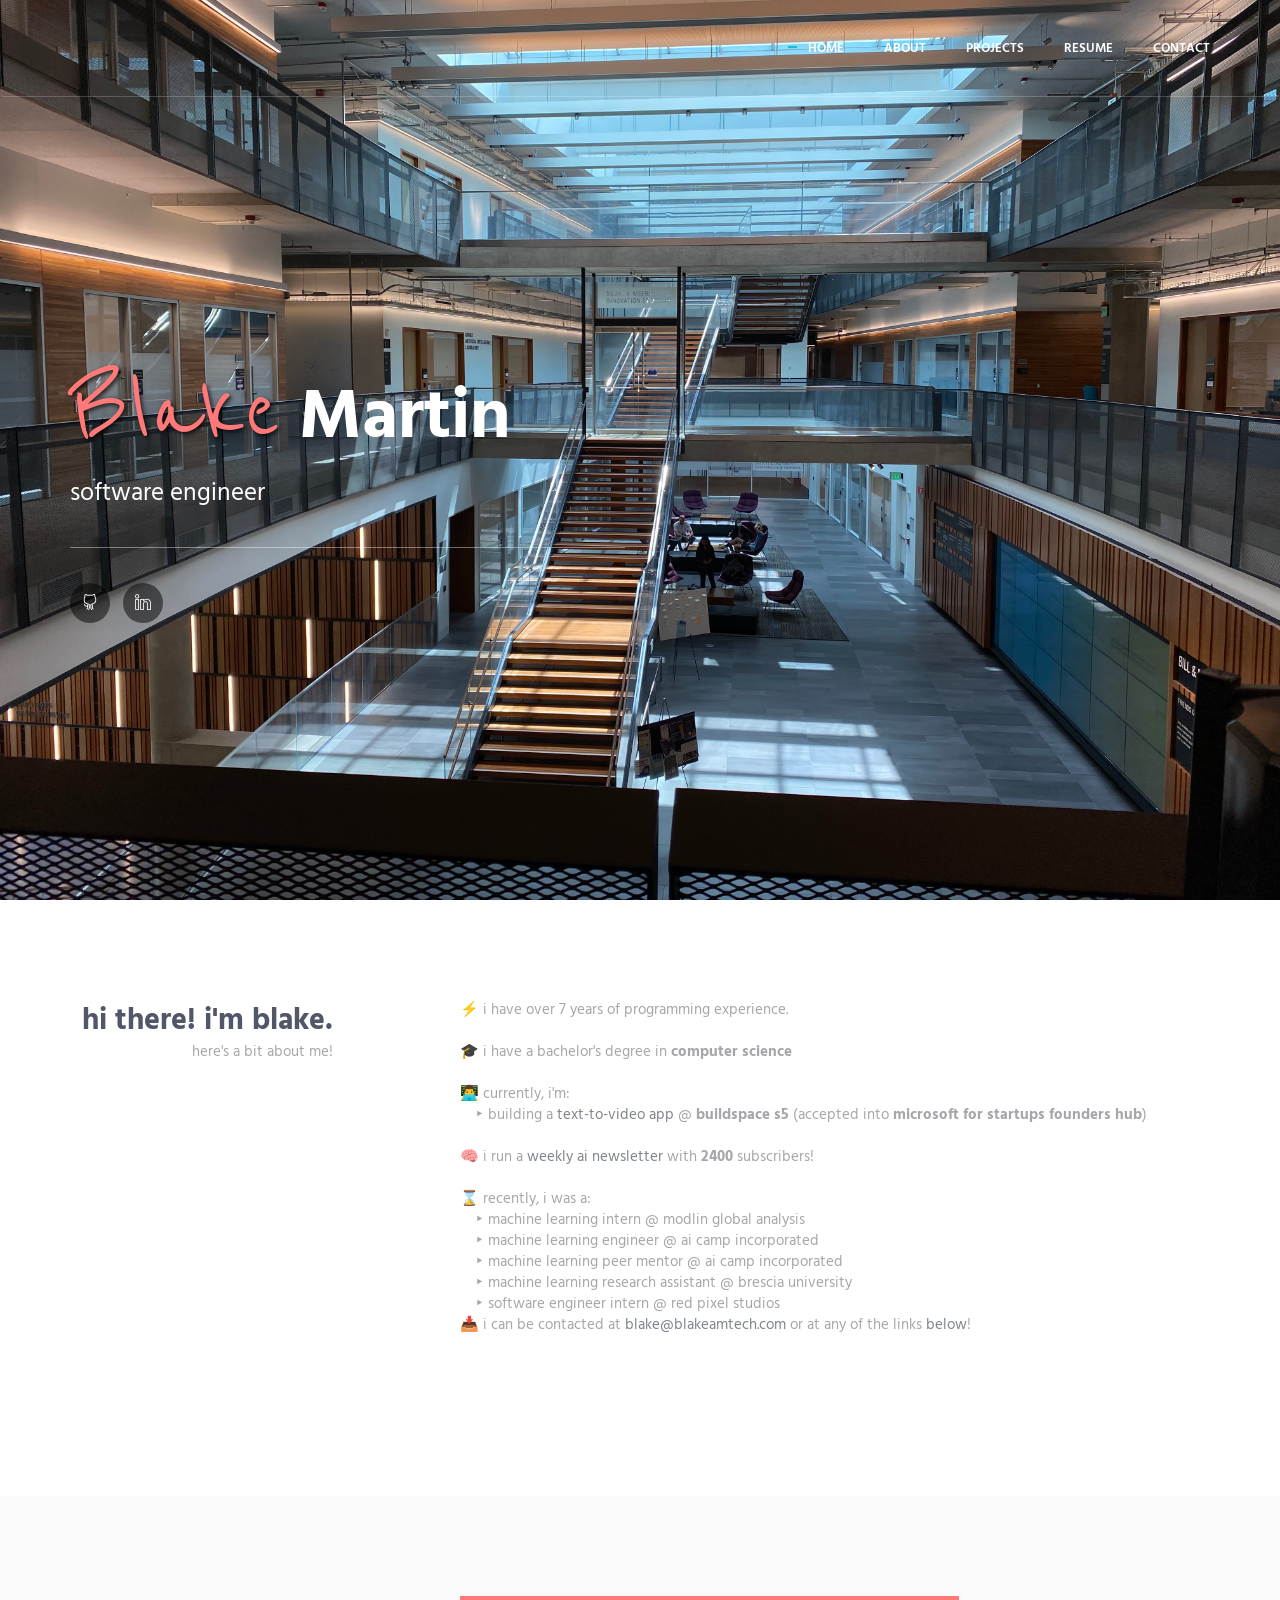
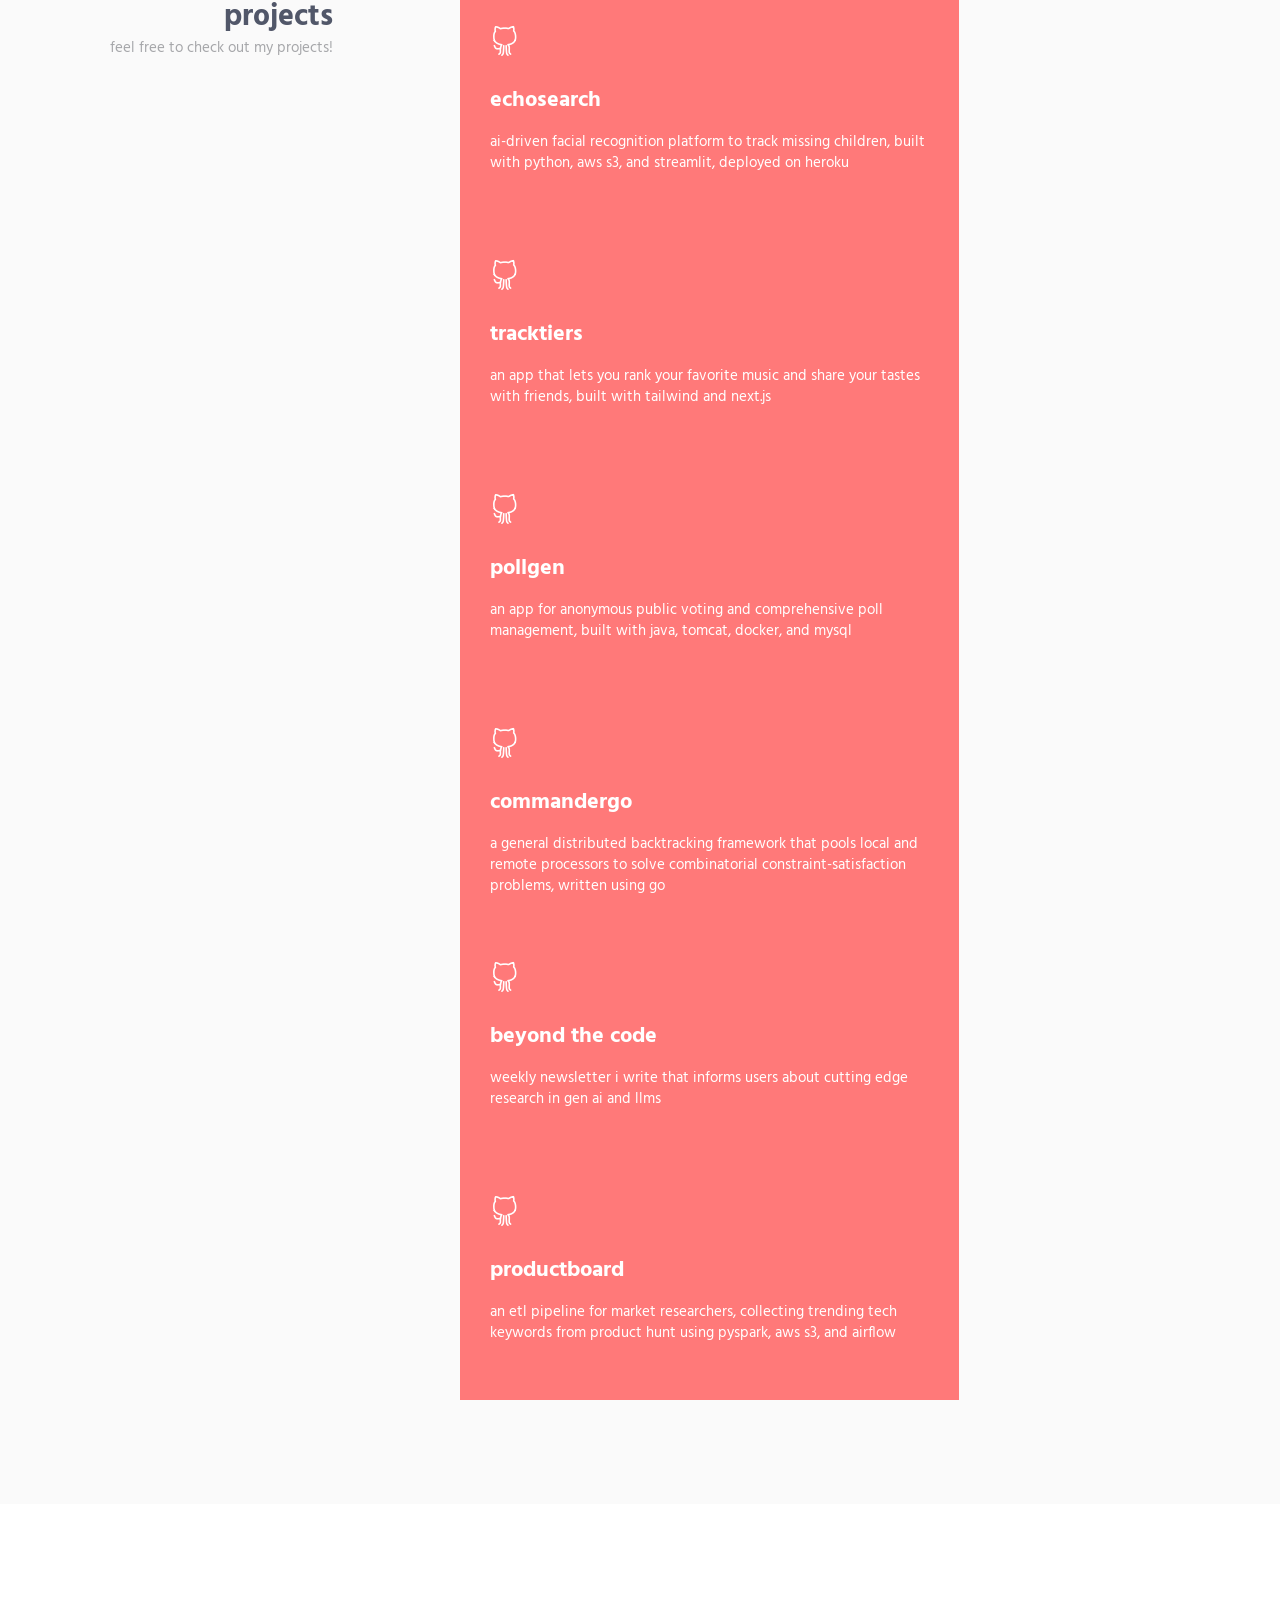
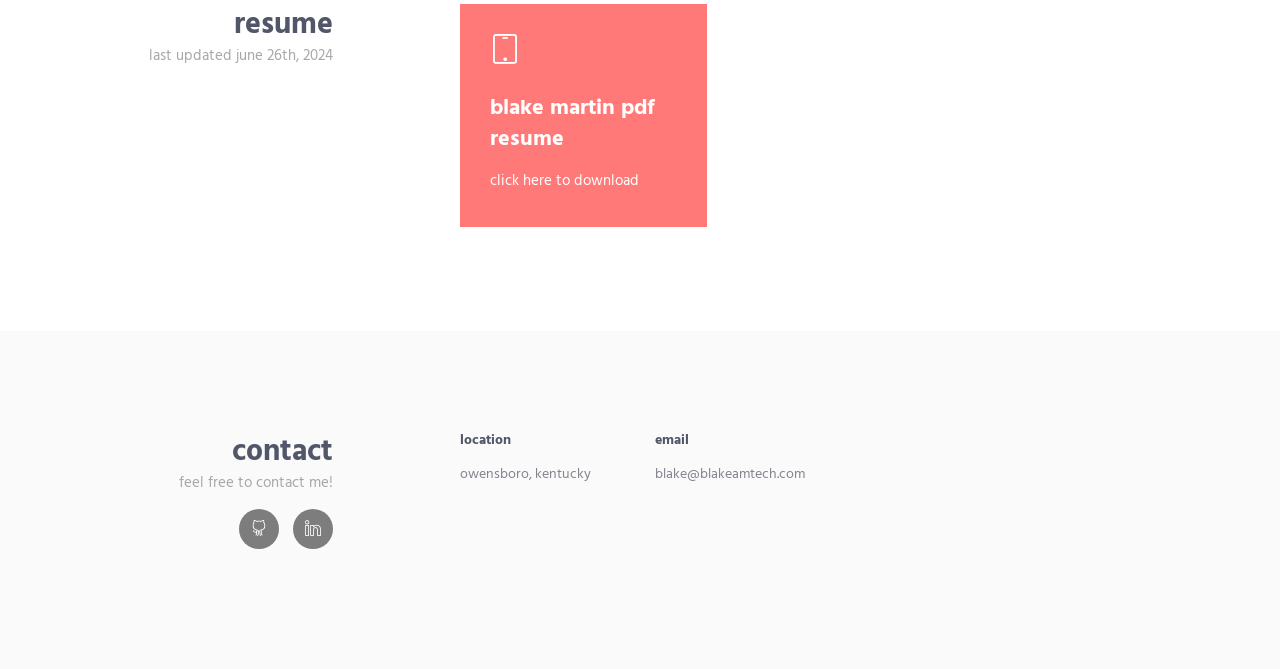
==== commit 4e9ae4f1: "Update index.html" ====
--- a/index.html
+++ b/index.html
@@ -138,9 +138,6 @@
                             &emsp;‣ Machine Learning Peer Mentor @ AI Camp Incorporated<br>
                             &emsp;‣ Machine Learning Research Assistant @ Brescia University<br>
                             &emsp;‣ Software Engineer Intern @ Red Pixel Studios<br>
-                            <br><br>
-                            🔍 I’m looking for full-time software engineering and data analytics roles!
-                            <br><br>
                             📥 I can be contacted at <a href="mailto:blake@blakeamtech.co" target="_blank">blake@blakeamtech.com</a> or at any of the links <a class="nav-item-child nav-item-hover" href="#contact">below</a>!
                         </p>
                     </div>
